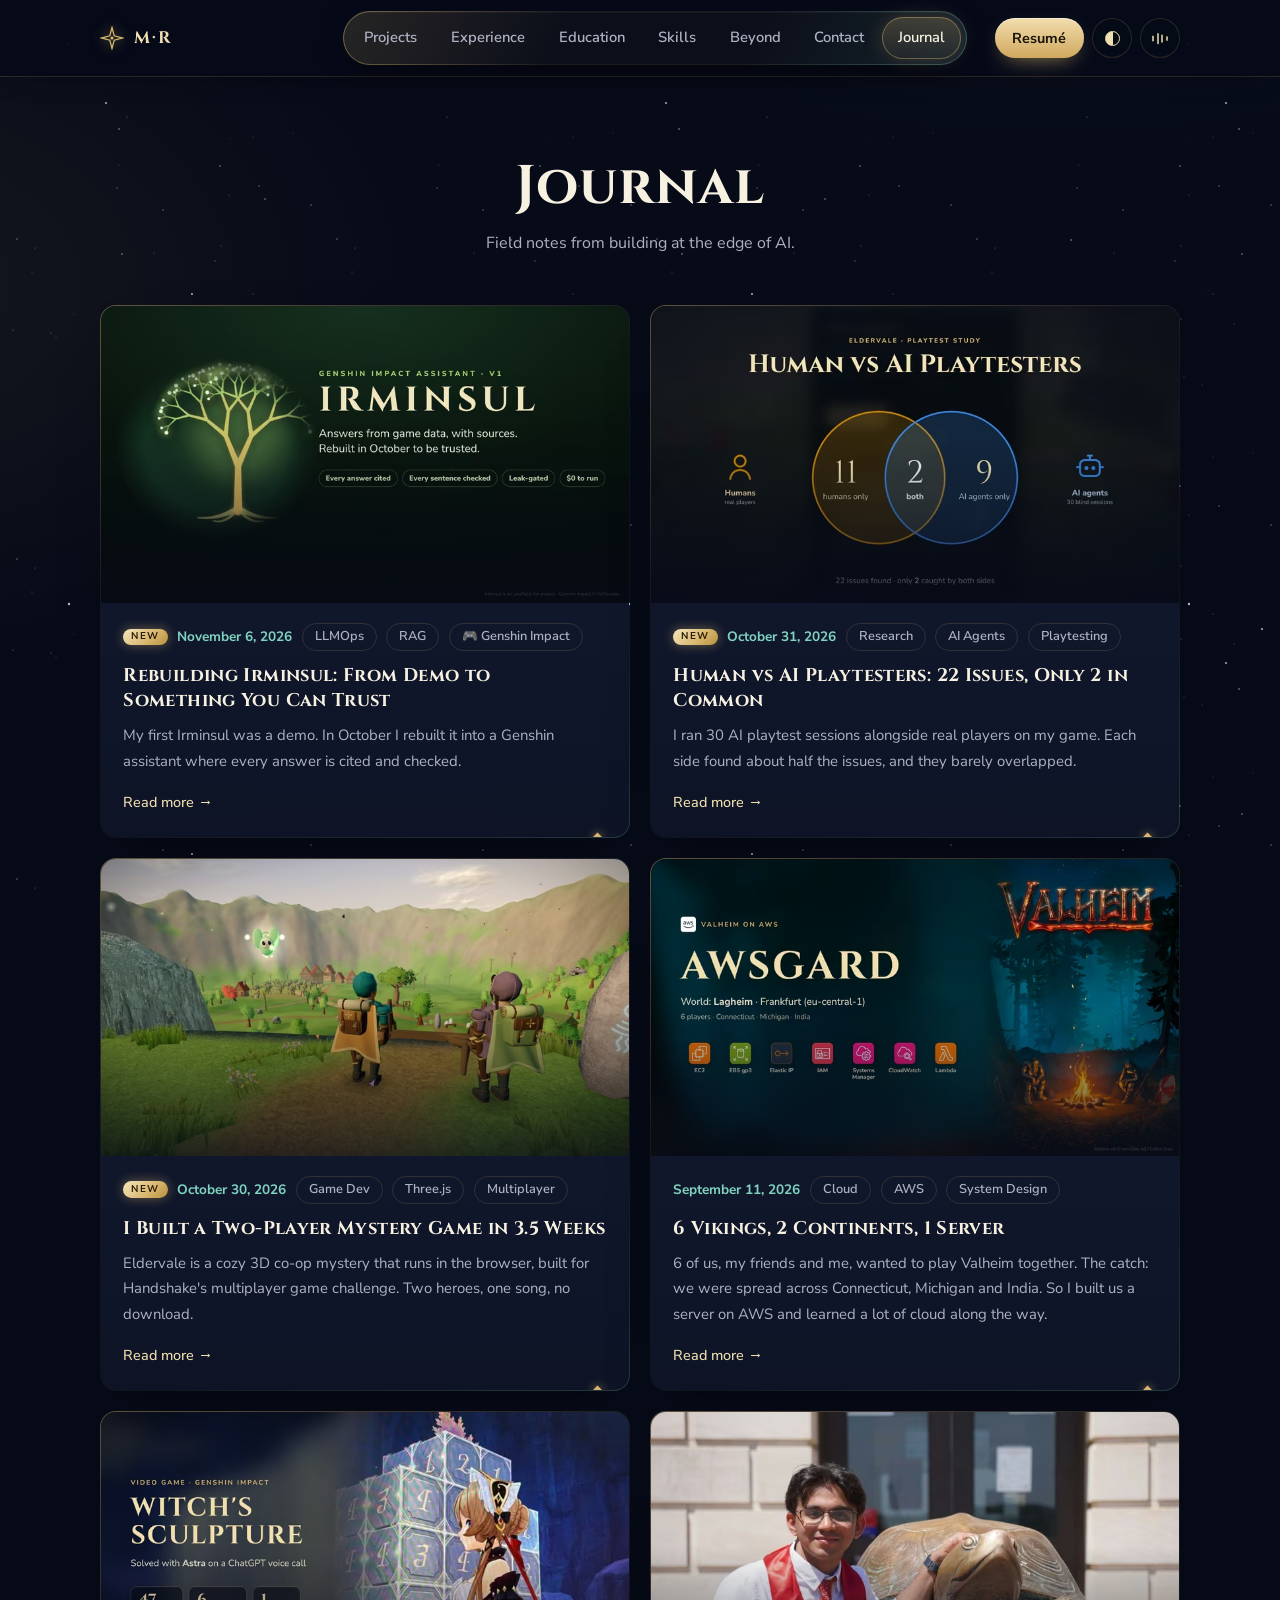
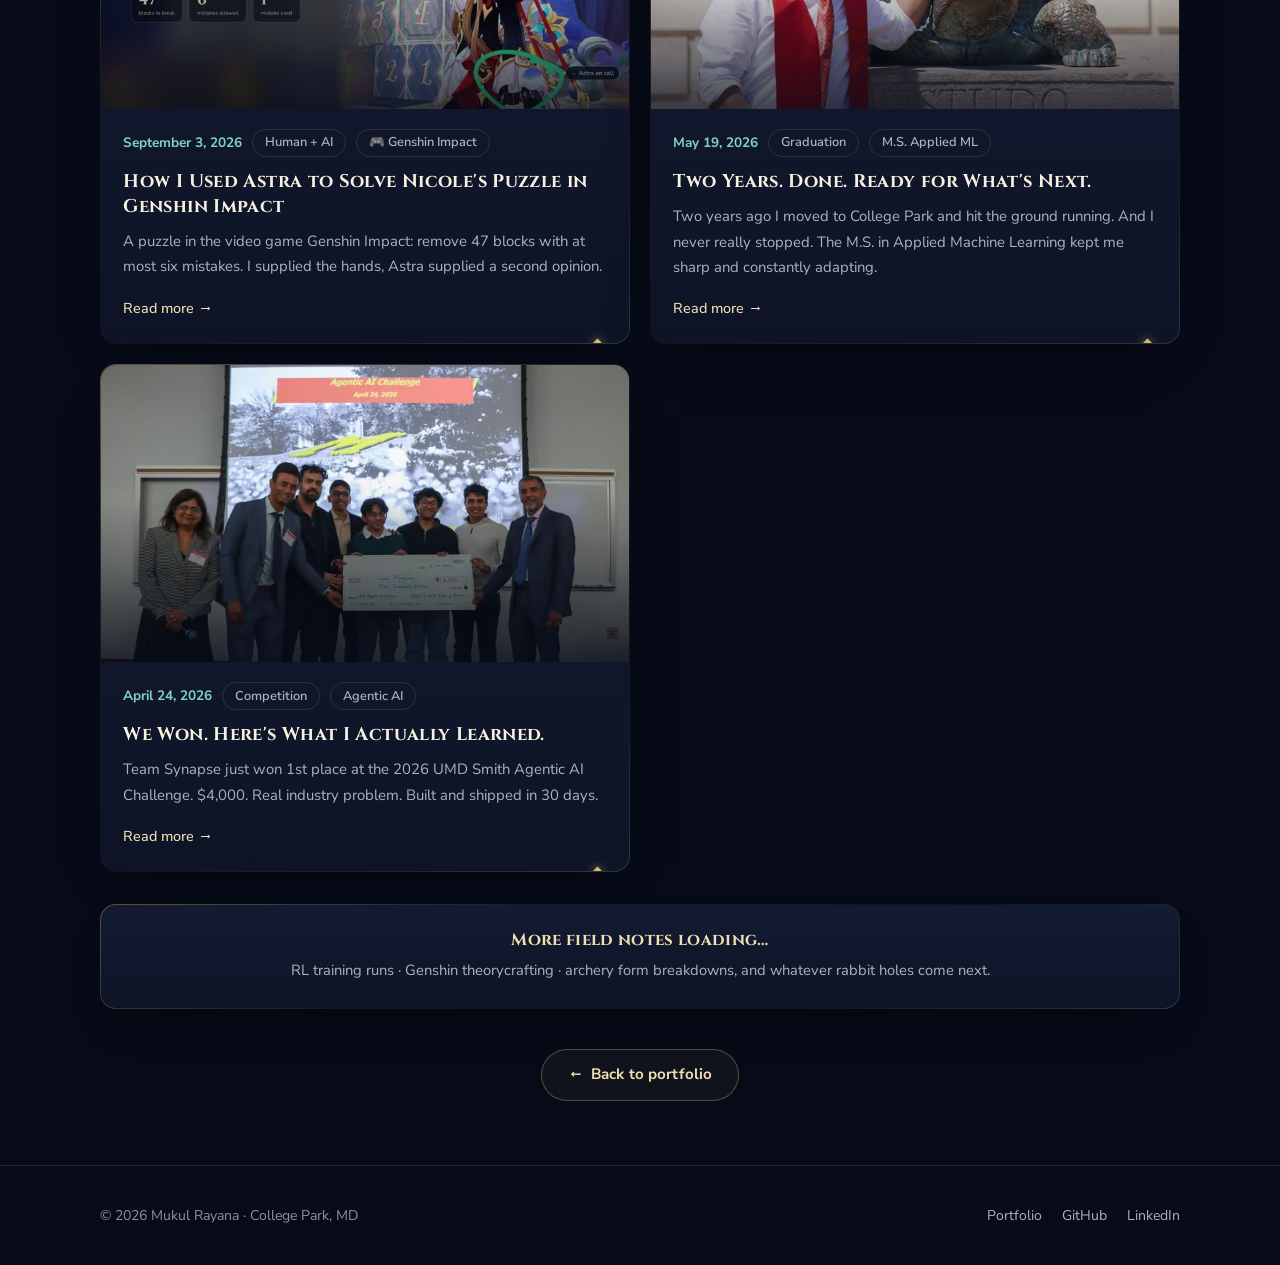
==== journal.html @ b13a92e0 "Compact the Irminsul panel and journal post" ====
<!DOCTYPE html>
<html lang="en">
<head>
<meta charset="UTF-8">
<meta http-equiv="Content-Security-Policy" content="default-src 'self'; script-src 'self'; style-src 'self' 'unsafe-inline'; img-src 'self' data:; font-src 'self'; connect-src 'self' https://api.web3forms.com; form-action 'self' https://api.web3forms.com; base-uri 'self'; object-src 'none'; frame-src 'self'; media-src 'self'; manifest-src 'self'; worker-src 'none'; upgrade-insecure-requests">
<meta name="referrer" content="strict-origin-when-cross-origin">
<meta name="viewport" content="width=device-width, initial-scale=1">
<title>Journal · Mukul Rayana</title>
<meta name="description" content="Field notes from building at the edge of AI — Mukul Rayana.">
<meta name="theme-color" content="#060913">
<meta property="og:title" content="Journal · Mukul Rayana">
<meta property="og:description" content="Field notes from building at the edge of AI.">
<meta property="og:image" content="https://mukulray1603.github.io/assets/images/Blogs/TeamSynapse_AgenticAI_Smith_UMD_Hackathon%202026/Team%20Synapse%20winning%20photo.jpg">
<meta property="og:url" content="https://mukulray1603.github.io/journal.html">
<meta property="og:type" content="website">
<link rel="canonical" href="https://mukulray1603.github.io/journal.html">
<link rel="icon" href="assets/favicon.svg" type="image/svg+xml">
<link rel="preload" href="assets/fonts/nunito-sans-latin.woff2" as="font" type="font/woff2" crossorigin>
<link rel="preload" href="assets/fonts/cinzel-latin.woff2" as="font" type="font/woff2" crossorigin>
<link rel="stylesheet" href="assets/css/site.css">
<script src="assets/js/site.js" defer></script>
<script src="assets/js/head.js"></script>
<style>
.j-head{padding-block:clamp(3rem,8vw,5rem) clamp(2rem,5vw,3rem);text-align:center}
.j-head .eyebrow{justify-content:center}
.j-head h1{margin-top:0;font-size:clamp(2.2rem,5vw,3.4rem);color:var(--title)}
.j-head p{margin-top:.7rem;color:var(--muted)}

.posts{display:grid;grid-template-columns:repeat(2,minmax(0,1fr));gap:1.25rem}
.post{display:flex;flex-direction:column;overflow:hidden;transition:border-color .25s,transform .25s}
.post-open{all:unset;cursor:pointer}
.post-open::after{content:"";position:absolute;inset:0;z-index:1;border-radius:var(--r)}
.post-open:focus-visible::after{outline:2px solid var(--gold-hi);outline-offset:2px}
.post-open:focus-visible{outline:none}
.post:hover,.post:focus-within{border-color:var(--line-2);transform:translateY(-2px)}
.post-thumb{position:relative;aspect-ratio:16/9;overflow:hidden;background:var(--surface)}
.post-thumb img{width:100%;height:100%;object-fit:cover}
.post-thumb::after{content:"";position:absolute;inset:0;background:linear-gradient(180deg,transparent 45%,rgba(var(--ink),.75))}
.post-body{display:flex;flex-direction:column;flex:1;padding:1.25rem 1.4rem 1.4rem}
.meta{display:flex;flex-wrap:wrap;align-items:center;gap:.4rem .6rem}
.meta time{font-size:.85rem;font-weight:700;line-height:1;color:var(--anemo)}
.post h2{margin-top:.8rem;font-size:1.15rem;line-height:1.35;color:var(--title)}
.post-body>p:not(.meta){margin-top:.6rem;color:var(--muted);font-size:.93rem;display:-webkit-box;-webkit-line-clamp:3;-webkit-box-orient:vertical;overflow:hidden}
.post .more{margin-top:auto;padding-top:1rem;font-size:.9rem;font-weight:500;color:var(--gold-hi)}

.soon{margin-top:2rem;padding:1.6rem;text-align:center}
.soon h2{font-size:1.05rem;color:var(--gold-hi)}
.soon p{margin-top:.5rem;color:var(--muted);font-size:.92rem}
.back{display:flex;justify-content:center;padding-block:2.5rem 4rem}

/* reading dialog */
dialog.read{margin:auto;width:min(820px,calc(100% - 2rem));max-height:calc(100dvh - 2rem);padding:0;border:1px solid var(--line-2);border-radius:var(--r);background:linear-gradient(180deg,var(--surface-2),var(--surface));color:var(--text);box-shadow:0 30px 80px rgba(0,0,0,.6)}
dialog.read::backdrop{background:rgba(var(--ink),.78);backdrop-filter:blur(6px)}
dialog.read[open]{animation:pop .25s ease}
@keyframes pop{from{opacity:0;transform:translateY(10px)}}
.read-in{padding:clamp(1.4rem,4vw,2.6rem)}
.read-close{position:sticky;top:.75rem;float:right;margin:.75rem .75rem 0 0;z-index:2;width:44px;height:44px;border-radius:10px;border:1px solid var(--line-2);background:rgba(var(--ink),.8);color:var(--gold-hi);font-size:1.1rem;cursor:pointer}
.read-close:hover{background:rgba(217,184,113,.12)}
.read h2{margin-top:1rem;font-size:clamp(1.3rem,2.8vw,1.8rem);color:var(--title)}
.read-body{margin-top:1.4rem}
.read-body p{margin-bottom:1.1rem;color:var(--text);line-height:1.8}
.read-tags{display:flex;flex-wrap:wrap;gap:.45rem;margin-top:1.4rem}
.read-links{margin-top:1rem}
.cap{margin:.6rem 0 1.4rem;text-align:center;font:400 .75rem/1.5 var(--mono);color:var(--faint)}
.photo{border-radius:10px;overflow:hidden;border:1px solid var(--line);margin-top:1.4rem}
.photo img{width:100%}

.read-body h3{margin:1.8rem 0 .7rem;font-size:1.1rem;color:var(--gold-hi)}
.read-body ul{margin:0 0 1.1rem 1.2rem;padding:0;line-height:1.75;list-style:disc}
.read-body li{margin-bottom:.55rem;color:var(--text)}
.read-body li::marker{color:var(--gold)}
.read-body .carousel{margin-bottom:0}
.slides.wide{height:auto;aspect-ratio:16/9}
.slide.fit img{object-fit:contain;background:#05070f}
/* scroll-snap carousel */
.carousel{position:relative;margin-top:1.4rem}
.slides{display:flex;overflow-x:auto;scroll-snap-type:x mandatory;scrollbar-width:none;border-radius:10px;border:1px solid var(--line);height:min(380px,62vw)}
.slides::-webkit-scrollbar{display:none}
.slide{flex:0 0 100%;scroll-snap-align:start;height:100%}
.slide picture{height:100%}
.slide img{width:100%;height:100%;object-fit:cover}
.slide-grid{display:grid;grid-template-columns:2fr 3fr;gap:3px}
.slide-grid picture{height:100%;min-height:0}
.slide-grid .col{display:grid;grid-template-rows:1fr 1fr;gap:3px;min-height:0}
.slide-grid .col picture{min-height:0}
.slide-grid img{object-position:center 30%}
.c-btn{position:absolute;top:50%;transform:translateY(-50%);width:40px;height:40px;border-radius:50%;border:1px solid var(--line-2);background:rgba(var(--ink),.78);color:var(--gold-hi);cursor:pointer}
.c-prev{left:.6rem}.c-next{right:.6rem}

@media (max-width:700px){.posts{grid-template-columns:1fr}}
</style>
</head>
<body>
<a class="skip" href="#main">Skip to content</a>
<div class="cosmos" aria-hidden="true"><div class="st st1"></div><div class="st st2"></div><div class="st st3"></div><i class="shoot" style="--x:10%;--y:10%;--t:14s;--d:3s"></i><i class="shoot" style="--x:52%;--y:5%;--t:21s;--d:10s"></i></div>

<header class="nav is-scrolled" id="nav">
  <div class="wrap nav-in">
    <a href="index.html" class="logo">
      <svg class="logo-mark" viewBox="0 0 24 24" aria-hidden="true"><path d="M12 1.5 14.2 9.8 22.5 12l-8.3 2.2L12 22.5l-2.2-8.3L1.5 12l8.3-2.2z" fill="none" stroke="currentColor" stroke-width="1.3"/><circle cx="12" cy="12" r="1.6" fill="currentColor"/></svg>
      M·R<span class="sr-only"> Mukul Rayana, home</span>
    </a>
    <nav aria-label="Primary">
      <ul class="nav-links" id="navLinks">
        <li class="nav-ind" aria-hidden="true"></li>
        <li><a href="index.html#projects">Projects</a></li>
        <li><a href="index.html#experience">Experience</a></li>
        <li><a href="index.html#education">Education</a></li>
        <li><a href="index.html#skills">Skills</a></li>
        <li><a href="index.html#beyond">Beyond</a></li>
        <li><a href="index.html#contact">Contact</a></li>
        <li><a href="journal.html" aria-current="page">Journal</a></li>
      </ul>
    </nav>
    <div class="nav-tools">
      <a class="nav-cta" href="assets/Mukul_Rayana_Resume.pdf" target="_blank" rel="noopener">Resumé</a>
      <button class="tg" type="button" id="themeBtn" aria-label="Daylight theme" aria-pressed="false"><span class="tg-orb" aria-hidden="true"></span></button>
      <button class="tg" type="button" id="soundBtn" aria-label="Turn ambient sound on" aria-pressed="false"><span class="eq" aria-hidden="true"><i></i><i></i><i></i><i></i></span></button>
    </div>
    <button class="nav-toggle" id="navToggle" aria-expanded="false" aria-controls="navLinks"><span class="bars"></span><span class="sr-only">Menu</span></button>

  </div>
</header>

<main id="main" class="wrap">
  <div class="j-head">
    <h1>Journal</h1>
    <p>Field notes from building at the edge of AI.</p>
  </div>

  <div class="posts">
    <article class="panel corners post">
      <div class="post-thumb">
        <picture>
          <source type="image/avif" srcset="assets/images/Blogs/Irminsul_v1_2026/irminsul-cover-thumb.avif">
          <source type="image/webp" srcset="assets/images/Blogs/Irminsul_v1_2026/irminsul-cover-thumb.webp">
          <img src="assets/images/Blogs/Irminsul_v1_2026/irminsul-cover.jpg" alt="" width="800" height="450" decoding="async">
        </picture>
      </div>
      <div class="post-body">
        <p class="meta"><span class="new-pill">New</span><time datetime="2026-11-06">November 6, 2026</time><span class="tag">LLMOps</span><span class="tag">RAG</span><span class="tag">🎮 Genshin Impact</span></p>
        <h2><button class="post-open" type="button" data-open="read-irminsul" aria-haspopup="dialog">Rebuilding Irminsul: From Demo to Something You Can Trust</button></h2>
        <p>My first Irminsul was a demo. In October I rebuilt it into a Genshin assistant where every answer is cited and checked.</p>
        <span class="more" aria-hidden="true">Read more →</span>
      </div>
    </article>

    <article class="panel corners post">
      <div class="post-thumb">
        <picture>
          <source type="image/avif" srcset="assets/images/Blogs/Eldervale_2026/study-cover-thumb.avif">
          <source type="image/webp" srcset="assets/images/Blogs/Eldervale_2026/study-cover-thumb.webp">
          <img src="assets/images/Blogs/Eldervale_2026/study-cover.jpg" alt="" width="800" height="450" decoding="async">
        </picture>
      </div>
      <div class="post-body">
        <p class="meta"><span class="new-pill">New</span><time datetime="2026-10-31">October 31, 2026</time><span class="tag">Research</span><span class="tag">AI Agents</span><span class="tag">Playtesting</span></p>
        <h2><button class="post-open" type="button" data-open="read-playtest" aria-haspopup="dialog">Human vs AI Playtesters: 22 Issues, Only 2 in Common</button></h2>
        <p>I ran 30 AI playtest sessions alongside real players on my game. Each side found about half the issues, and they barely overlapped.</p>
        <span class="more" aria-hidden="true">Read more →</span>
      </div>
    </article>

    <article class="panel corners post">
      <div class="post-thumb">
        <picture>
          <source type="image/avif" srcset="assets/images/Blogs/Eldervale_2026/eldervale-keyart-thumb.avif">
          <source type="image/webp" srcset="assets/images/Blogs/Eldervale_2026/eldervale-keyart-thumb.webp">
          <img src="assets/images/Blogs/Eldervale_2026/eldervale-keyart.jpg" alt="" width="800" height="450" decoding="async">
        </picture>
      </div>
      <div class="post-body">
        <p class="meta"><span class="new-pill">New</span><time datetime="2026-10-30">October 30, 2026</time><span class="tag">Game Dev</span><span class="tag">Three.js</span><span class="tag">Multiplayer</span></p>
        <h2><button class="post-open" type="button" data-open="read-eldervale" aria-haspopup="dialog">I Built a Two-Player Mystery Game in 3.5 Weeks</button></h2>
        <p>Eldervale is a cozy 3D co-op mystery that runs in the browser, built for Handshake's multiplayer game challenge. Two heroes, one song, no download.</p>
        <span class="more" aria-hidden="true">Read more →</span>
      </div>
    </article>

    <article class="panel corners post">
      <div class="post-thumb">
        <picture>
          <source type="image/avif" srcset="assets/images/Blogs/AWSGard_Valheim_2026/awsgard-cover-thumb.avif">
          <source type="image/webp" srcset="assets/images/Blogs/AWSGard_Valheim_2026/awsgard-cover-thumb.webp">
          <img src="assets/images/Blogs/AWSGard_Valheim_2026/awsgard-cover.jpg" alt="" width="800" height="450" decoding="async">
        </picture>
      </div>
      <div class="post-body">
        <p class="meta"><time datetime="2026-09-11">September 11, 2026</time><span class="tag">Cloud</span><span class="tag">AWS</span><span class="tag">System Design</span></p>
        <h2><button class="post-open" type="button" data-open="read-awsgard" aria-haspopup="dialog">6 Vikings, 2 Continents, 1 Server</button></h2>
        <p>6 of us, my friends and me, wanted to play Valheim together. The catch: we were spread across Connecticut, Michigan and India. So I built us a server on AWS and learned a lot of cloud along the way.</p>
        <span class="more" aria-hidden="true">Read more →</span>
      </div>
    </article>

    <article class="panel corners post">
      <div class="post-thumb">
        <picture>
          <source type="image/avif" srcset="assets/images/Blogs/Astra_Genshin_Puzzle_2026/astra-cover-thumb.avif">
          <source type="image/webp" srcset="assets/images/Blogs/Astra_Genshin_Puzzle_2026/astra-cover-thumb.webp">
          <img src="assets/images/Blogs/Astra_Genshin_Puzzle_2026/astra-cover.jpg" alt="" width="800" height="450" decoding="async">
        </picture>
      </div>
      <div class="post-body">
        <p class="meta"><time datetime="2026-09-03">September 3, 2026</time><span class="tag">Human + AI</span><span class="tag">🎮 Genshin Impact</span></p>
        <h2><button class="post-open" type="button" data-open="read-astra" aria-haspopup="dialog">How I Used Astra to Solve Nicole's Puzzle in Genshin Impact</button></h2>
        <p>A puzzle in the video game Genshin Impact: remove 47 blocks with at most six mistakes. I supplied the hands, Astra supplied a second opinion.</p>
        <span class="more" aria-hidden="true">Read more →</span>
      </div>
    </article>

    <article class="panel corners post">
      <div class="post-thumb">
        <picture>
          <source type="image/avif" srcset="assets/images/Blogs/Graduation%20UMD_MSML_2026/Grad_pic4-thumb.avif">
          <source type="image/webp" srcset="assets/images/Blogs/Graduation%20UMD_MSML_2026/Grad_pic4-thumb.webp">
          <img src="assets/images/Blogs/Graduation%20UMD_MSML_2026/Grad_pic4.jpg" alt="" width="1280" height="720" decoding="async">
        </picture>
      </div>
      <div class="post-body">
        <p class="meta"><time datetime="2026-05-19">May 19, 2026</time><span class="tag">Graduation</span><span class="tag">M.S. Applied ML</span></p>
        <h2><button class="post-open" type="button" data-open="read-grad" aria-haspopup="dialog">Two Years. Done. Ready for What's Next.</button></h2>
        <p>Two years ago I moved to College Park and hit the ground running. And I never really stopped. The M.S. in Applied Machine Learning kept me sharp and constantly adapting.</p>
        <span class="more" aria-hidden="true">Read more →</span>
      </div>
    </article>

    <article class="panel corners post">
      <div class="post-thumb">
        <picture>
          <source type="image/avif" srcset="assets/images/Blogs/TeamSynapse_AgenticAI_Smith_UMD_Hackathon%202026/team-synapse-thumb.avif">
          <source type="image/webp" srcset="assets/images/Blogs/TeamSynapse_AgenticAI_Smith_UMD_Hackathon%202026/team-synapse-thumb.webp">
          <img src="assets/images/Blogs/TeamSynapse_AgenticAI_Smith_UMD_Hackathon%202026/Team%20Synapse%20winning%20photo.jpg" alt="" width="720" height="480" decoding="async">
        </picture>
      </div>
      <div class="post-body">
        <p class="meta"><time datetime="2026-04-24">April 24, 2026</time><span class="tag">Competition</span><span class="tag">Agentic AI</span></p>
        <h2><button class="post-open" type="button" data-open="read-hack" aria-haspopup="dialog">We Won. Here's What I Actually Learned.</button></h2>
        <p>Team Synapse just won 1st place at the 2026 UMD Smith Agentic AI Challenge. $4,000. Real industry problem. Built and shipped in 30 days.</p>
        <span class="more" aria-hidden="true">Read more →</span>
      </div>
    </article>
  </div>

  <section class="panel soon" aria-labelledby="soon-title">
    <h2 id="soon-title">More field notes loading…</h2>
    <p>RL training runs · Genshin theorycrafting · archery form breakdowns, and whatever rabbit holes come next.</p>
  </section>

  <div class="back"><a class="btn btn-line" href="index.html"><span aria-hidden="true">←</span> Back to portfolio</a></div>
</main>

<!-- ══ Irminsul v1 ══ -->
<dialog class="read" id="read-irminsul" aria-labelledby="read-irminsul-title">
  <button class="read-close" type="button" aria-label="Close">✕</button>
  <article class="read-in">
    <p class="meta"><time datetime="2026-11-06">November 6, 2026</time><span class="tag">LLMOps</span><span class="tag">RAG</span><span class="tag">🎮 Genshin Impact</span></p>
    <h2 id="read-irminsul-title">Rebuilding Irminsul: From Demo to Something You Can Trust</h2>
    <div class="read-body">
      <p>Irminsul is a free assistant for Genshin Impact, the video game. Ask about stats, builds, teams or lore, and it answers with sources. <a class="text-link" href="https://mukulray-irminsul.hf.space" target="_blank" rel="noopener">Try it here</a>.</p>
      <p>The first version, from March, was a fine-tuned model with basic retrieval. It demoed well. When I audited it in October, it didn't hold up: stats came from a model reading text, and nothing stopped leaks of unreleased content. So I rebuilt it to be trusted. v1 went live on October 26.</p>
      <h3>What changed</h3>
      <ul>
        <li><b>Stats come from game data,</b> not a model, so they can't be made up.</li>
        <li><b>Guards are rules,</b> so they can't be talked out of the leak policy.</li>
        <li><b>Every sentence is checked</b> against its source, and removed if it fails.</li>
        <li><b>Free to run,</b> on free model tiers with a daily answer allowance.</li>
      </ul>
      <div class="carousel" aria-roledescription="carousel" aria-label="Irminsul screenshots">
        <div class="slides wide" tabindex="0">
          <div class="slide"><picture><source type="image/webp" srcset="assets/images/Blogs/Irminsul_v1_2026/irminsul-cover.webp"><img src="assets/images/Blogs/Irminsul_v1_2026/irminsul-cover.jpg" alt="Irminsul v1: answers from game data, with sources. Every answer cited, every sentence checked, leak-gated, $0 to run" width="1600" height="900" loading="lazy" decoding="async"></picture></div>
          <div class="slide"><picture><source type="image/webp" srcset="assets/images/Blogs/Irminsul_v1_2026/irminsul-conversation.webp"><img src="assets/images/Blogs/Irminsul_v1_2026/irminsul-conversation.jpg" alt="An Irminsul answer with its sources, next to the character dossier" width="1600" height="900" loading="lazy" decoding="async"></picture></div>
          <div class="slide"><picture><source type="image/webp" srcset="assets/images/Blogs/Irminsul_v1_2026/irminsul-stats.webp"><img src="assets/images/Blogs/Irminsul_v1_2026/irminsul-stats.jpg" alt="Comparison and stat cards built from game data, marked No AI used" width="1600" height="900" loading="lazy" decoding="async"></picture></div>
          <div class="slide"><picture><source type="image/webp" srcset="assets/images/Blogs/Irminsul_v1_2026/irminsul-leak.webp"><img src="assets/images/Blogs/Irminsul_v1_2026/irminsul-leak.jpg" alt="A leak question refused by the leak filter before any search, next to a weapon refinement card" width="1600" height="900" loading="lazy" decoding="async"></picture></div>
          <div class="slide"><picture><source type="image/webp" srcset="assets/images/Blogs/Irminsul_v1_2026/irminsul-planner.webp"><img src="assets/images/Blogs/Irminsul_v1_2026/irminsul-planner.jpg" alt="The daily farming planner, saved only on the player's device" width="1600" height="900" loading="lazy" decoding="async"></picture></div>
          <div class="slide"><picture><source type="image/webp" srcset="assets/images/Blogs/Irminsul_v1_2026/irminsul-phone.webp"><img src="assets/images/Blogs/Irminsul_v1_2026/irminsul-phone.jpg" alt="The phone layout and an interactive talent card" width="1600" height="900" loading="lazy" decoding="async"></picture></div>
        </div>
        <button class="c-btn c-prev" type="button" aria-label="Previous image">←</button>
        <button class="c-btn c-next" type="button" aria-label="Next image">→</button>
      </div>
      <p class="cap">Irminsul is an unofficial, non-commercial fan project · Genshin Impact © HoYoverse</p>
      <h3>Results</h3>
      <ul>
        <li><b>113 / 118</b> on the live test set (Nov 5), with all 19 leak and safety probes handled.</li>
        <li><b>0.946</b> right source in the top 8 search results.</li>
        <li><b>9.9 s → 0.45 s</b> p95 with 50 users at once.</li>
        <li><b>131 characters</b>, refreshed daily, at $0 a month.</li>
      </ul>
      <p>The lesson: a demo only has to impress once. A tool people rely on has to be right every time. 🌳</p>
    </div>
    <p class="read-tags"><span class="tag">🌳 v1 live beta</span><span class="tag">Every sentence checked</span><span class="tag">Leak-gated</span><span class="tag">$0 to run</span></p>
    <p class="read-links"><a class="text-link" href="https://mukulray-irminsul.hf.space" target="_blank" rel="noopener">Try Irminsul <span class="arrow" aria-hidden="true">↗</span></a> &nbsp;·&nbsp; <a class="text-link" href="https://github.com/MukulRay1603/Irminsul" target="_blank" rel="noopener">Source on GitHub <span class="arrow" aria-hidden="true">↗</span></a></p>
  </article>
</dialog>

<!-- ══ Eldervale ══ -->
<dialog class="read" id="read-eldervale" aria-labelledby="read-eldervale-title">
  <button class="read-close" type="button" aria-label="Close">✕</button>
  <article class="read-in">
    <p class="meta"><time datetime="2026-10-30">October 30, 2026</time><span class="tag">Game Dev</span><span class="tag">Three.js</span><span class="tag">Multiplayer</span></p>
    <h2 id="read-eldervale-title">I Built a Two-Player Mystery Game in 3.5 Weeks</h2>
    <div class="read-body">
      <p>Eldervale: Where the River Bends is a cozy 3D mystery adventure for two players, and it runs right in your browser. Free, no download, no account. I designed and built it for Handshake's "Create a Multiplayer Game" challenge, from first commit on October 5 to submission on October 30.</p>
      <p>The result is a complete game: online co-op, a voiced narrator, a ten-piece soundtrack, three endings, full touch and controller support, and 130 automated tests behind it.</p>
      <h3>One song, two halves</h3>
      <p>High above the clouds, the sky islands of Skyhaven are cracking. Two apprentices follow a strange half-song down to Eldervale, a quiet valley of mills, orchards and old roots where the water has been vanishing for two springs.</p>
      <ul>
        <li><b>Aster is a Listener.</b> She hears notes hidden in waterfalls, reeds and hollow logs, catches them and hums them back.</li>
        <li><b>Rowan is a Rootweaver.</b> He weaves the living roots under the valley into bridges, gates and channels, but only while a note is sounding.</li>
      </ul>
      <p>So every puzzle needs both of them: one to sing, one to shape. Tessil, a cheerful sprout spirit, narrates like a tabletop game master and gives clearer hints each time you ask. There's no combat and no game over. You wake a root stair down a cliff, set a silent mill turning, and uncover why a grieving rootwarden rerouted a river. In the end, the valley and the sky need the same water, and you decide who gets it.</p>
      <div class="carousel" aria-roledescription="carousel" aria-label="Eldervale screenshots">
        <div class="slides wide" tabindex="0">
          <div class="slide"><picture><source type="image/webp" srcset="assets/images/Blogs/Eldervale_2026/eldervale-keyart.webp"><img src="assets/images/Blogs/Eldervale_2026/eldervale-keyart.jpg" alt="Aster and Rowan overlooking the valley of Eldervale" width="1600" height="900" loading="lazy" decoding="async"></picture></div>
          <div class="slide"><picture><source type="image/webp" srcset="assets/images/Blogs/Eldervale_2026/eldervale-title-screen.webp"><img src="assets/images/Blogs/Eldervale_2026/eldervale-title-screen.jpg" alt="Eldervale title screen over the valley, with Play solo and Play together" width="1280" height="720" loading="lazy" decoding="async"></picture></div>
          <div class="slide"><picture><source type="image/webp" srcset="assets/images/Blogs/Eldervale_2026/qa-01-wayfall.webp"><img src="assets/images/Blogs/Eldervale_2026/qa-01-wayfall.jpg" alt="The first scene, with the goal card, controls and the narrator Tessil's line on screen" width="1600" height="900" loading="lazy" decoding="async"></picture></div>
          <div class="slide"><picture><source type="image/webp" srcset="assets/images/Blogs/Eldervale_2026/eldervale-weave-rings.webp"><img src="assets/images/Blogs/Eldervale_2026/eldervale-weave-rings.jpg" alt="The two heroes at a puzzle ring on the cliff" width="1600" height="900" loading="lazy" decoding="async"></picture></div>
          <div class="slide"><picture><source type="image/webp" srcset="assets/images/Blogs/Eldervale_2026/eldervale-coop-hum-weave.webp"><img src="assets/images/Blogs/Eldervale_2026/eldervale-coop-hum-weave.jpg" alt="A live co-op moment: Aster hums a note while Rowan weaves roots into a path" width="1280" height="720" loading="lazy" decoding="async"></picture></div>
          <div class="slide"><picture><source type="image/webp" srcset="assets/images/Blogs/Eldervale_2026/eldervale-cliff-stair.webp"><img src="assets/images/Blogs/Eldervale_2026/eldervale-cliff-stair.jpg" alt="A root stair woven down the cliff" width="1600" height="900" loading="lazy" decoding="async"></picture></div>
          <div class="slide"><picture><source type="image/webp" srcset="assets/images/Blogs/Eldervale_2026/eldervale-field-journal.webp"><img src="assets/images/Blogs/Eldervale_2026/eldervale-field-journal.jpg" alt="The Field Journal with collected clues and a map of the valley" width="1280" height="720" loading="lazy" decoding="async"></picture></div>
          <div class="slide"><picture><source type="image/webp" srcset="assets/images/Blogs/Eldervale_2026/eldervale-dusk.webp"><img src="assets/images/Blogs/Eldervale_2026/eldervale-dusk.jpg" alt="Aster and Rowan in the valley at dusk" width="1280" height="720" loading="lazy" decoding="async"></picture></div>
        </div>
        <button class="c-btn c-prev" type="button" aria-label="Previous image">←</button>
        <button class="c-btn c-next" type="button" aria-label="Next image">→</button>
      </div>
      <p class="cap">Eldervale: Where the River Bends · Models by Quaternius, textures from Poly Haven</p>
      <h3>Co-op with no game server</h3>
      <ul>
        <li><b>Play together or alone:</b> join a friend's room with a five-letter code or an invite link, or play solo and switch heroes with one button.</li>
        <li><b>Peer to peer:</b> browsers connect directly over WebRTC, and the player who creates the room hosts it in their own browser. No server to pay for or keep running.</li>
        <li><b>Same rules everywhere:</b> one deterministic simulation drives both co-op and solo.</li>
      </ul>
      <h3>Small, fast, and plays anywhere</h3>
      <ul>
        <li><b>About 2 MB to start.</b> Compressed models with near and far detail, voice lines that load one at a time, music that streams per scene, and grass and leaf textures painted in the browser.</li>
        <li><b>Adapts to your device:</b> it picks a quality tier from the GPU and memory, and a frame-time governor lowers resolution when frames run long. Phones go full screen and can install it like an app.</li>
        <li><b>Every input:</b> keyboard and mouse, full touch controls, and Xbox and PlayStation controllers, with prompts that switch to whatever you're holding.</li>
        <li><b>Kind to every player:</b> a gentler story mode, hints that grow clearer, larger text, reduced motion and captions. Every note has a shape and colour, so you can finish it with the sound off.</li>
      </ul>
      <h3>Tested like a product</h3>
      <p>I tested it four ways: my own rounds on PC and phone, real players on the live site, AI playtest agents, and 130 automated tests. When eight blind AI testers all stalled at the mill puzzle, I cut it from four steps to two. The latest release, v0.14.19, came after 137 commits. What humans and AI caught became its own study, in a separate post.</p>
      <p>Go wake the valley. 🌿</p>
    </div>
    <p class="read-tags"><span class="tag">🎮 Free in your browser</span><span class="tag">2-player online co-op</span><span class="tag">3 endings</span><span class="tag">Three.js · TypeScript · WebRTC</span></p>
    <p class="read-links"><a class="text-link" href="https://eldervale-game.netlify.app" target="_blank" rel="noopener">Play Eldervale <span class="arrow" aria-hidden="true">↗</span></a> &nbsp;·&nbsp; <a class="text-link" href="https://github.com/MukulRay1603/eldervale" target="_blank" rel="noopener">Source on GitHub <span class="arrow" aria-hidden="true">↗</span></a></p>
  </article>
</dialog>

<!-- ══ Playtest study ══ -->
<dialog class="read" id="read-playtest" aria-labelledby="read-playtest-title">
  <button class="read-close" type="button" aria-label="Close">✕</button>
  <article class="read-in">
    <p class="meta"><time datetime="2026-10-31">October 31, 2026</time><span class="tag">Research</span><span class="tag">AI Agents</span><span class="tag">Playtesting</span></p>
    <h2 id="read-playtest-title">Human vs AI Playtesters: 22 Issues, Only 2 in Common</h2>
    <div class="read-body">
      <p>While building <a class="text-link" href="https://eldervale-game.netlify.app" target="_blank" rel="noopener">Eldervale</a>, my two-player browser game, I ran two kinds of playtests side by side: real people, and AI playtest agents. The agents were scripted players driven by language models, playing blind from screenshots like a first-time player would. Then I compared what each side actually found.</p>
      <h3>The headline</h3>
      <p>Of 22 distinct issues on the main findings list, humans found 13 and the agents found 11. <b>Only 2 were found by both.</b> AI testers weren't a cheaper copy of human testers. They were a second, very different set of eyes, and the game needed both.</p>
      <div class="carousel" aria-roledescription="carousel" aria-label="Playtest study images and charts">
        <div class="slides wide" tabindex="0">
          <div class="slide"><picture><source type="image/webp" srcset="assets/images/Blogs/Eldervale_2026/study-cover.webp"><img src="assets/images/Blogs/Eldervale_2026/study-cover.jpg" alt="Human vs AI playtesters: of 22 issues, 11 were found only by humans, 9 only by AI agents, and 2 by both" width="1600" height="900" loading="lazy" decoding="async"></picture></div>
          <div class="slide"><picture><source type="image/webp" srcset="assets/images/Blogs/Eldervale_2026/study-caught.webp"><img src="assets/images/Blogs/Eldervale_2026/study-caught.jpg" alt="Who caught what. Humans: phone audio buzz, touch feel, pacing, feature wishes. AI agents: a stuck co-op hum, softlocks, a camera trapped in a rock, a form that ate spaces. Both: catching the first note" width="1600" height="900" loading="lazy" decoding="async"></picture></div>
          <div class="slide"><picture><source type="image/webp" srcset="assets/images/Blogs/Eldervale_2026/study-overlap.webp"><img src="assets/images/Blogs/Eldervale_2026/study-overlap.jpg" alt="Chart: of 22 distinct issues, 11 were found only by humans, 9 only by AI agents, and 2 by both" width="1600" height="900" loading="lazy" decoding="async"></picture></div>
          <div class="slide"><picture><source type="image/webp" srcset="assets/images/Blogs/Eldervale_2026/study-funnel.webp"><img src="assets/images/Blogs/Eldervale_2026/study-funnel.jpg" alt="Chart: of 30 AI agent sessions, 21 passed the first puzzle, 1 entered the caves and 1 reached an ending; live-site human milestone events were 10 first scene, 7 valley, 5 caverns and 3 endings" width="1600" height="900" loading="lazy" decoding="async"></picture></div>
          <div class="slide"><picture><source type="image/webp" srcset="assets/images/Blogs/Eldervale_2026/study-claims.webp"><img src="assets/images/Blogs/Eldervale_2026/study-claims.jpg" alt="Chart: of 56 agent claims checked against the code, 34 held up, 13 were tester error or test artifacts, and 9 were unsure or other" width="1600" height="900" loading="lazy" decoding="async"></picture></div>
          <div class="slide"><picture><source type="image/webp" srcset="assets/images/Blogs/Eldervale_2026/eldervale-play-together.webp"><img src="assets/images/Blogs/Eldervale_2026/eldervale-play-together.jpg" alt="The co-op lobby: create a room or join with a five-letter code" width="1280" height="720" loading="lazy" decoding="async"></picture></div>
          <div class="slide"><picture><source type="image/webp" srcset="assets/images/Blogs/Eldervale_2026/qa-02-hessas-mill.webp"><img src="assets/images/Blogs/Eldervale_2026/qa-02-hessas-mill.jpg" alt="Arriving at Hessa's Mill, the puzzle where every blind AI tester stalled" width="1280" height="720" loading="lazy" decoding="async"></picture></div>
        </div>
        <button class="c-btn c-prev" type="button" aria-label="Previous image">←</button>
        <button class="c-btn c-next" type="button" aria-label="Next image">→</button>
      </div>
      <p class="cap">Figures counted from the playtest logs, 26–30 October 2026</p>
      <h3>The setup</h3>
      <ul>
        <li><b>30 AI agent sessions</b> across 28 runs, including two co-op pairs, on PC and emulated phone screens. Each got a short persona and a first-time-player brief, and played with sound off. 21 of 30 got past the first puzzle; the median session ran 146 actions.</li>
        <li><b>Real players</b> on the live site, with analytics and an in-game feedback form, plus a tester over chat and my own rounds on PC and phone.</li>
      </ul>
      <h3>What humans caught</h3>
      <ul>
        <li><b>Sound:</b> three separate people heard a radio-like buzz on phones. Muted agents never could.</li>
        <li><b>Feel:</b> jerky running on touch, dialogue covering the touch buttons, and an opening that felt abrupt.</li>
        <li><b>Desire:</b> a sprint button, benches to sit on and rocks to climb. No agent asked for anything like that.</li>
      </ul>
      <h3>What agents caught</h3>
      <ul>
        <li><b>Co-op:</b> no real player opened a co-op room, so the agents were the co-op test team. One pair found a hum that stayed on after its key was released.</li>
        <li><b>Softlocks:</b> a reset that put you back in the same stuck spot, a fence pocket two resets couldn't escape, and a camera trapped inside a rock.</li>
        <li><b>Volume:</b> 329 tagged bug and friction notes across 21 runs.</li>
      </ul>
      <h3>When both agree, fix it first</h3>
      <p>Catching the very first musical note was a wall for everyone. A human wrote "I can't catch the round thing", the median agent needed 28.5 actions, and the small model never got it. That agreement made it the top fix. In the final co-op run, both players were through in about 30 actions.</p>
      <h3>Keeping agents honest</h3>
      <p>Agents can be confidently wrong, so I added a review step. In one round, 56 agent claims were checked line by line against the code: 34 held up, 13 were tester error or test-setup artifacts, and 9 were unsure. "Cut-off" captions turned out to be screenshots taken mid-typing, and one "freeze" was only the screenshots stalling.</p>
      <h3>The playbook</h3>
      <ul>
        <li>Use agents for breadth: co-op, softlocks, regressions, odd inputs.</li>
        <li>Use humans for feel: sound, touch and pacing.</li>
        <li>Fix first where both hit the same wall, and verify every agent report before acting on it.</li>
      </ul>
      <p>To keep it honest: the human sample was small, builds changed between runs, and grouping issues was a judgment call. Treat it as a snapshot, not a benchmark. But the pattern was clear enough to change how I test. 🔍</p>
    </div>
    <p class="read-tags"><span class="tag">🧪 30 AI agent sessions</span><span class="tag">22 issues compared</span><span class="tag">Only 2 overlapped</span><span class="tag">Human + AI QA</span></p>
  </article>
</dialog>

<!-- ══ AWSGard ══ -->
<dialog class="read" id="read-awsgard" aria-labelledby="read-awsgard-title">
  <button class="read-close" type="button" aria-label="Close">✕</button>
  <article class="read-in">
    <p class="meta"><time datetime="2026-09-11">September 11, 2026</time><span class="tag">Cloud</span><span class="tag">AWS</span><span class="tag">System Design</span></p>
    <h2 id="read-awsgard-title">6 Vikings, 2 Continents, 1 Server</h2>
    <div class="read-body">
      <p>I'd been meaning to catch up on AWS for a while. Tutorials weren't sticking, so I decided to learn by building something my friends and I would actually use.</p>
      <p>The idea came easily. 6 of us, my friends and me, wanted to play Valheim together. I was in Connecticut, one friend was in Michigan, and the rest were in India. We needed a world that stayed online no matter whose laptop was off.</p>
      <p>I had about $140 in AWS credits and expected the whole thing to last two to four weeks. My first question was simple: how long would $30 last on an EC2 instance, and how much could we save by stopping it when nobody was playing? That one question turned into a real system design exercise.</p>
      <h3>Where should the server live?</h3>
      <p>With players on two continents, no region was perfect. Frankfurt looked like a fair middle ground, but I didn't want to trust a map. I measured latency from each of our locations, then confirmed it with actual gameplay. It held up. I named the server AWSGard (AWS + Asgard, I couldn't resist) and the world Lagheim, because naming it after the thing you're most worried about felt like good luck.</p>
      <div class="carousel" aria-roledescription="carousel" aria-label="AWSGard images">
        <div class="slides wide" tabindex="0">
          <div class="slide"><picture><source type="image/webp" srcset="assets/images/Blogs/AWSGard_Valheim_2026/awsgard-cover.webp"><img src="assets/images/Blogs/AWSGard_Valheim_2026/awsgard-cover.jpg" alt="AWSGard cover: Valheim on AWS, world Lagheim in Frankfurt, with the AWS services used" width="1600" height="900" loading="lazy" decoding="async"></picture></div>
          <div class="slide"><picture><source type="image/webp" srcset="assets/images/Blogs/AWSGard_Valheim_2026/awsgard-game.webp"><img src="assets/images/Blogs/AWSGard_Valheim_2026/awsgard-game.jpg" alt="The game path: 6 players to an Elastic IP, an EC2 instance in Frankfurt, a systemd service and an EBS volume" width="1600" height="900" loading="lazy" decoding="async"></picture></div>
          <div class="slide"><picture><source type="image/webp" srcset="assets/images/Blogs/AWSGard_Valheim_2026/awsgard-control.webp"><img src="assets/images/Blogs/AWSGard_Valheim_2026/awsgard-control.jpg" alt="The control path: two friends can start and stop the server through IAM, and change world settings through a CloudWatch dashboard, Lambda and Systems Manager" width="1600" height="900" loading="lazy" decoding="async"></picture></div>
          <div class="slide"><picture><source type="image/webp" srcset="assets/images/Blogs/AWSGard_Valheim_2026/awsgard-cost.webp"><img src="assets/images/Blogs/AWSGard_Valheim_2026/awsgard-cost.jpg" alt="Keeping it cheap: idle shutdown after an hour with no players, a static Elastic IP, about 30 dollars a month in credits" width="1600" height="900" loading="lazy" decoding="async"></picture></div>
        </div>
        <button class="c-btn c-prev" type="button" aria-label="Previous image">←</button>
        <button class="c-btn c-next" type="button" aria-label="Next image">→</button>
      </div>
      <p class="cap">Valheim art © Iron Gate AB / Coffee Stain · AWS icons © Amazon Web Services</p>
      <h3>Small decisions, real tradeoffs</h3>
      <p>I didn't plan most of what AWSGard became. It grew one need at a time, and every step came with a choice.</p>
      <ul>
        <li><b>Size vs. cost:</b> I picked a slightly bigger instance than the cheapest option for more memory headroom. A smooth game night mattered more than saving a few cents an hour.</li>
        <li><b>Always-on vs. on-demand:</b> we only played a few hours a day, so the server ran only while we played. That meant it had to start the game on its own and save the world properly before shutting down.</li>
        <li><b>Save often vs. play smoothly:</b> frequent saves caused tiny freezes in-game. I went back to saving every 30 minutes, accepting a slightly bigger risk in exchange for gameplay that felt better.</li>
        <li><b>Access vs. control:</b> I wasn't always around, so two friends got the power to start and stop this one server, and nothing else. Later, when we wanted to tweak world settings, I built a small dashboard that runs one fixed action instead of giving anyone a terminal.</li>
        <li><b>Convenience vs. cost:</b> a new IP on every boot meant re-sharing it each session, so I paid a little extra for a static one.</li>
        <li><b>Speed vs. "good enough":</b> I looked into AWS Global Accelerator to smooth out the connection, but the Frankfurt endpoint was already good enough for how we played, so I skipped it.</li>
      </ul>
      <p>The last piece came from forgetting to turn things off. An idle shutdown now stops the server after an hour with no players. If it can't tell whether anyone is online, it plays it safe and keeps running.</p>
      <h3>Learning through troubleshooting</h3>
      <p>Most of the real learning happened when things broke. A Steam library that wasn't where the server expected it. A save folder owned by the wrong user. One settings experiment that didn't stick, so I restored the world and rolled it back. None of it was glamorous, but each fix taught me to check the evidence before guessing.</p>
      <h3>The result</h3>
      <p>We finished the game. Lagheim made it all the way to the end, and a month of easy, whenever-we-wanted play came to about $30 in credits. Most of the extra cost was the Elastic IP, and it was worth it.</p>
      <p>I came to learn AWS and left with a working cloud project, better Linux habits, and a lot of good nights with friends on the other side of the world.</p>
      <p>Next up: Enshrouded. Same playbook. ⚔️</p>
    </div>
    <p class="read-tags"><span class="tag">☁️ AWS</span><span class="tag">EC2 · IAM · CloudWatch · Lambda</span><span class="tag">Linux</span><span class="tag">Cost-aware design</span></p>
  </article>
</dialog>

<!-- ══ Astra ══ -->
<dialog class="read" id="read-astra" aria-labelledby="read-astra-title">
  <button class="read-close" type="button" aria-label="Close">✕</button>
  <article class="read-in">
    <p class="meta"><time datetime="2026-09-03">September 3, 2026</time><span class="tag">Human + AI</span><span class="tag">🎮 Genshin Impact</span></p>
    <h2 id="read-astra-title">How I Used Astra to Solve Nicole's Puzzle in Genshin Impact</h2>
    <div class="read-body">
      <p>Solo session in Genshin Impact, the open-world video game, just me and Astra. I called her on a ChatGPT voice call, had her watch my screen, and asked for help with the Witch's Sculpture puzzle: remove 47 blocks with a limit of six mistakes.</p>
      <p>First, we had to figure out how Astra could see the game. The voice screen tool only showed Codex, but the Windows Computer Use plugin could capture Genshin. Actually controlling it was another story. Movement and sculpting meant holding buttons down, which the available controls couldn't reliably do.</p>
      <p>So we split the work. I moved, rotated the statue, aimed, and removed blocks. Astra inspected screenshots and helped with the logic.</p>
      <p>We cleared the zeros first, reaching 36/47. Then came the deductions:</p>
      <ul>
        <li>Numbers tell you how many cubes must remain along a line going inward from that face.</li>
        <li>A line marked 4 that contains four cubes forces all four to stay.</li>
        <li>Those fixed cubes can satisfy crossing lines marked 3, 2, or 1, which reveals which extra cubes to remove.</li>
        <li>Blank faces still belong to lines with clues on the opposite side.</li>
      </ul>
      <p>Astra confidently gave me one wrong move, which cost a mistake. Later, I caught another questionable suggestion myself: removing that cube would have broken a line marked 2. We checked again and kept it.</p>
      <p>By the end, I was spotting the pattern and proposing removals while Astra checked them. It was a hard puzzle, and through some trial and error we learned the patterns together. The trickiest part was explaining which cube we meant across different camera angles. Lots of "this one?" and blue highlights.</p>
      <div class="carousel" aria-roledescription="carousel" aria-label="Witch's Sculpture images">
        <div class="slides wide" tabindex="0">
          <div class="slide"><picture><source type="image/webp" srcset="assets/images/Blogs/Astra_Genshin_Puzzle_2026/astra-cover.webp"><img src="assets/images/Blogs/Astra_Genshin_Puzzle_2026/astra-cover.jpg" alt="Witch's Sculpture puzzle solved with Astra: 47 blocks, 6 mistakes allowed, 1 used" width="1600" height="900" loading="lazy" decoding="async"></picture></div>
          <div class="slide fit"><picture><source type="image/webp" srcset="assets/images/Blogs/Astra_Genshin_Puzzle_2026/astra-rules.webp"><img src="assets/images/Blogs/Astra_Genshin_Puzzle_2026/astra-rules.jpg" alt="The puzzle rule: the number on each block shows how many blocks in that row must be kept" width="1600" height="720" loading="lazy" decoding="async"></picture></div>
          <div class="slide"><picture><source type="image/webp" srcset="assets/images/Blogs/Astra_Genshin_Puzzle_2026/astra-midsolve.webp"><img src="assets/images/Blogs/Astra_Genshin_Puzzle_2026/astra-midsolve.jpg" alt="Mid-solve at 36 of 47 blocks with 1 mistake, Astra's call icon circled" width="1024" height="576" loading="lazy" decoding="async"></picture></div>
          <div class="slide"><picture><source type="image/webp" srcset="assets/images/Blogs/Astra_Genshin_Puzzle_2026/astra-sculpture.webp"><img src="assets/images/Blogs/Astra_Genshin_Puzzle_2026/astra-sculpture.jpg" alt="The sculpture from above with numbered blocks" width="730" height="410" loading="lazy" decoding="async"></picture></div>
        </div>
        <button class="c-btn c-prev" type="button" aria-label="Previous image">←</button>
        <button class="c-btn c-next" type="button" aria-label="Next image">→</button>
      </div>
      <p class="cap">Genshin Impact © HoYoverse · Astra's call icon circled in the third image</p>
      <p><b>Result:</b> puzzle completed with one mistake. A cutscene played, and the blocks became a little stone creature beneath a huge flower bud.</p>
      <p>Basically: I supplied the hands, Astra supplied a second opinion, and occasionally I had to check the second opinion. Team effort lol. 🧩</p>
    </div>
    <p class="read-tags"><span class="tag">🧩 47 blocks</span><span class="tag">1 of 6 mistakes</span><span class="tag">Human + AI teamwork</span></p>
  </article>
</dialog>

<!-- ══ Graduation ══ -->
<dialog class="read" id="read-grad" aria-labelledby="read-grad-title">
  <button class="read-close" type="button" aria-label="Close">✕</button>
  <article class="read-in">
    <p class="meta"><time datetime="2026-05-19">May 19, 2026</time><span class="tag">Graduation</span><span class="tag">M.S. Applied ML</span><span class="tag">UMD</span></p>
    <h2 id="read-grad-title">Two Years. Done. Ready for What's Next.</h2>
    <div class="read-body">
      <p>Two years ago I moved to College Park and hit the ground running. And I never really stopped.</p>
      <p>The M.S. in Applied Machine Learning kept me sharp and constantly adapting. This field does not wait for anyone, and learning to move with it week after week became its own discipline. Alongside that, working as a Climbing Wall Supervisor at the UMD RecWell Adventure Program added a whole different dimension: leading people, staying composed under pressure, and showing up with full accountability every shift.</p>
      <p>Every day had something going on. Between the coursework, the job, and the friends who matched that same energy and showed up consistently, there was never a dull moment. College Park had a way of keeping you in motion.</p>
      <p>I came in with a direction and left with a much clearer sense of what I am capable of and where I want to go.</p>
      <p>May 19th, M.S. in Applied Machine Learning, University of Maryland. Done.</p>
      <p>Ready for what is next. Let's go. 🐢🎓</p>

      <div class="carousel" aria-roledescription="carousel" aria-label="Graduation photos">
        <div class="slides" tabindex="0">
          <div class="slide slide-grid">
            <picture><source type="image/webp" srcset="assets/images/Blogs/Graduation%20UMD_MSML_2026/Grad_pic1.webp"><img src="assets/images/Blogs/Graduation%20UMD_MSML_2026/Grad_pic1.jpg" alt="Graduation photo 1" width="760" height="1351" loading="lazy" decoding="async"></picture>
            <div class="col">
              <picture><source type="image/webp" srcset="assets/images/Blogs/Graduation%20UMD_MSML_2026/Grad_pic2.webp"><img src="assets/images/Blogs/Graduation%20UMD_MSML_2026/Grad_pic2.jpg" alt="Graduation photo 2" width="1280" height="853" loading="lazy" decoding="async"></picture>
              <picture><source type="image/webp" srcset="assets/images/Blogs/Graduation%20UMD_MSML_2026/Grad_pic3.webp"><img src="assets/images/Blogs/Graduation%20UMD_MSML_2026/Grad_pic3.jpg" alt="Graduation photo 3" width="1280" height="720" loading="lazy" decoding="async"></picture>
            </div>
          </div>
          <div class="slide"><picture><source type="image/webp" srcset="assets/images/Blogs/Graduation%20UMD_MSML_2026/Grad_pic4.webp"><img src="assets/images/Blogs/Graduation%20UMD_MSML_2026/Grad_pic4.jpg" alt="Graduation photo 4" width="1280" height="720" loading="lazy" decoding="async"></picture></div>
          <div class="slide"><picture><source type="image/webp" srcset="assets/images/Blogs/Graduation%20UMD_MSML_2026/Grad_pic5.webp"><img src="assets/images/Blogs/Graduation%20UMD_MSML_2026/Grad_pic5.jpg" alt="Graduation photo 5" width="1280" height="720" loading="lazy" decoding="async"></picture></div>
          <div class="slide"><picture><source type="image/webp" srcset="assets/images/Blogs/Graduation%20UMD_MSML_2026/Grad_pic6.webp"><img src="assets/images/Blogs/Graduation%20UMD_MSML_2026/Grad_pic6.jpg" alt="Graduation photo 6" width="1280" height="719" loading="lazy" decoding="async"></picture></div>
        </div>
        <button class="c-btn c-prev" type="button" aria-label="Previous photo">←</button>
        <button class="c-btn c-next" type="button" aria-label="Next photo">→</button>
      </div>
      <p class="cap">M.S. Applied Machine Learning · University of Maryland · May 19, 2026</p>
    </div>
    <p class="read-tags"><span class="tag">🎓 M.S. Applied ML</span><span class="tag">University of Maryland</span><span class="tag">Class of 2026</span></p>
  </article>
</dialog>

<!-- ══ Hackathon ══ -->
<dialog class="read" id="read-hack" aria-labelledby="read-hack-title">
  <button class="read-close" type="button" aria-label="Close">✕</button>
  <article class="read-in">
    <p class="meta"><time datetime="2026-04-24">April 24, 2026</time><span class="tag">Competition</span><span class="tag">Agentic AI</span><span class="tag">LLMOps</span></p>
    <h2 id="read-hack-title">We Won. Here's What I Actually Learned.</h2>
    <div class="read-body">
      <p>Team Synapse just won 1st place at the 2026 UMD Smith Agentic AI Challenge. $4,000. Real industry problem. Built and shipped in 30 days.</p>
      <p>The problem came from OnAsset Intelligence: pharmaceutical shipments moving across the world, live sensor data streaming in real time, and operations teams consistently finding out about failures too late. Temperature deviations, shock events, routing delays; by the time the alert reaches the right person, the damage is already downstream.</p>
      <p>We built an AI Cargo Monitor: 8 agents that coordinate the moment a shipment is at risk, flagging compliance issues, finding backup facilities, rerouting carriers, rescheduling patient appointments, and drafting insurance claims. A human stays in the loop and signs off before anything is acted on.</p>
      <p>The decision I'm most proud of: only 2-3 of those 8 agents use an LLM. The rest are deterministic. Pharma logistics doesn't need creativity; it needs auditable, traceable decisions that hold up to scrutiny. Knowing when not to use an LLM turned out to be the real engineering challenge.</p>
      <p>Grateful to have figured that out alongside Karthik Ramanathan, Nikhil Sumesh, Rahul Sharma and Yash Oulkar, and to Professor Manmohan Aseri and the Robert H. Smith School of Business for building a challenge around problems that actually matter to someone.</p>
      <figure class="photo">
        <picture>
          <source type="image/avif" srcset="assets/images/Blogs/TeamSynapse_AgenticAI_Smith_UMD_Hackathon%202026/team-synapse.avif">
          <source type="image/webp" srcset="assets/images/Blogs/TeamSynapse_AgenticAI_Smith_UMD_Hackathon%202026/team-synapse.webp">
          <img src="assets/images/Blogs/TeamSynapse_AgenticAI_Smith_UMD_Hackathon%202026/Team%20Synapse%20winning%20photo.jpg" alt="Team Synapse at the 2026 UMD Smith Agentic AI Challenge" width="1600" height="1067" loading="lazy" decoding="async">
        </picture>
      </figure>
      <p class="cap">Team Synapse · UMD Smith Agentic AI Challenge · April 24, 2026 · 1st Place</p>
    </div>
    <p class="read-tags"><span class="tag">🏆 1st Place</span><span class="tag">$4,000 Prize</span><span class="tag">8-Agent System</span><span class="tag">Built in 30 Days</span></p>
    <p class="read-links"><a class="text-link" href="https://ai-cargo-monitor-prod.vercel.app" target="_blank" rel="noopener">View demo <span class="arrow" aria-hidden="true">↗</span></a></p>
  </article>
</dialog>

<footer class="footer">
  <div class="wrap footer-in">
    <p>© 2026 Mukul Rayana · College Park, MD</p>
    <p class="footer-links"><a href="index.html">Portfolio</a><a href="https://github.com/MukulRay1603" target="_blank" rel="noopener">GitHub</a><a href="https://linkedin.com/in/mukul-rayana" target="_blank" rel="noopener">LinkedIn</a></p>
  </div>
</footer>

<script src="assets/js/journal.js" defer></script>
</body>
</html>
---- assets/css/site.css ----
/* ═══════════════════════════════════════════════════════════
   Celestial Teyvat · shared styles for index.html + journal.html
   Abyss-night palette, gold used as light; Cinzel for
   names and headings, Nunito Sans (soft, rounded) for reading.
   ═══════════════════════════════════════════════════════════ */

/* Metric-matched local fallbacks: text keeps its size and line breaks while the webfonts load (no layout shift on slow phones) */
@font-face{font-family:"Nunito Fallback";src:local("Arial"),local("Liberation Sans"),local("Helvetica Neue"),local("Helvetica");size-adjust:101.88%;ascent-override:99.24%;descent-override:34.65%;line-gap-override:0%}

@font-face{font-family:"Cinzel Fallback";src:local("Times New Roman Bold"),local("TimesNewRomanPS-BoldMT"),local("Liberation Serif Bold"),local("Times Bold");size-adjust:102.91%;ascent-override:94.84%;descent-override:36.15%;line-gap-override:0%}

/* Self-hosted fonts (latin subset, variable weights) */
@font-face{font-family:"Cinzel";font-style:normal;font-weight:500 700;font-display:swap;src:url(../fonts/cinzel-latin.woff2) format("woff2");unicode-range:U+0000-00FF, U+0131, U+0152-0153, U+02BB-02BC, U+02C6, U+02DA, U+02DC, U+0304, U+0308, U+0329, U+2000-206F, U+20AC, U+2122, U+2191, U+2193, U+2212, U+2215, U+FEFF, U+FFFD}
@font-face{font-family:"Nunito Sans";font-style:normal;font-weight:400 700;font-display:swap;src:url(../fonts/nunito-sans-latin.woff2) format("woff2");unicode-range:U+0000-00FF, U+0131, U+0152-0153, U+02BB-02BC, U+02C6, U+02DA, U+02DC, U+0304, U+0308, U+0329, U+2000-206F, U+20AC, U+2122, U+2191, U+2193, U+2212, U+2215, U+FEFF, U+FFFD}

:root{
  --shine:#fbf3dc;
  --bg:#070b18;--bg-2:#0b1022;--surface:#0e1426;--surface-2:#131b33;
  --g:216,182,110;
  --line:rgba(var(--g),.16);--line-2:rgba(var(--g),.34);
  --text:#e7e3d7;--muted:#aeb1c2;--faint:#8c91a9;--title:#f7f1e1;
  --gold:#d8b66e;--gold-hi:#f0dfaf;--gold-lo:#a07f3e;
  --anemo:#7fd3c0;--dendro:#add06a;--electro:#bf9cf5;--hydro:#6cc0f0;
  --cryo:#ade0ec;--geo:#ebbd5c;--pyro:#f29a72;
  --serif:"Cinzel","Cinzel Fallback","Times New Roman",serif;
  --sans:"Nunito Sans","Nunito Fallback",system-ui,-apple-system,"Segoe UI",Roboto,sans-serif;
  --mono:var(--sans);
  --ink:7,11,24;--dot:#4a5372;
  --r:16px;--wrap:1160px;--gut:clamp(1rem,4vw,2.5rem);
  color-scheme:dark;
}

/* ─── daylight theme ─── */
:root[data-theme="light"]{
  --bg:#f6f0e3;--bg-2:#efe7d6;--surface:#fffcf5;--surface-2:#fbf5e8;
  --g:138,100,32;
  --text:#1d2232;--muted:#454d66;--faint:#5c6580;--title:#141826;--ink:255,251,242;--dot:#b9b2a2;
  --gold:#8a6420;--gold-hi:#6e4d12;--gold-lo:#c09a4c;
  --anemo:#0e6a4e;--dendro:#465f0e;--electro:#6340b5;--hydro:#145b8b;--cryo:#195f72;--geo:#764f00;--pyro:#963a17;
  --shine:#c28f34;
  color-scheme:light}
:root[data-theme="light"] body{background-image:radial-gradient(1100px 620px at 82% -8%,rgba(93,189,242,.10),transparent 60%),radial-gradient(900px 600px at -10% 10%,rgba(217,184,113,.16),transparent 60%)}
:root[data-theme="light"] ::selection{background:rgba(138,100,32,.25);color:var(--title)}

/* ─── page + theme transitions (View Transitions API) ─── */
@view-transition{navigation:auto}
.nav{view-transition-name:site-nav}
::view-transition-old(root),::view-transition-new(root){animation-duration:.4s}
html.vt-theme::view-transition-old(root),html.vt-theme::view-transition-new(root){animation:none;mix-blend-mode:normal}
html.vt-theme::view-transition-old(root){z-index:1}
html.vt-theme::view-transition-new(root){z-index:2}

/* ─── base ─── */
*,*::before,*::after{box-sizing:border-box}
*{margin:0}
html{-webkit-text-size-adjust:100%;scroll-behavior:smooth;scroll-padding-top:5.5rem}
body{
  min-height:100vh;background:var(--bg);color:var(--text);
  font:400 1rem/1.7 var(--sans);overflow-x:hidden;font-variant-numeric:tabular-nums;
  -webkit-font-smoothing:antialiased;text-rendering:optimizeLegibility;
  background-image:
    radial-gradient(1100px 620px at 82% -8%,rgba(108,192,240,.07),transparent 60%),
    radial-gradient(900px 600px at -10% 10%,rgba(var(--g),.07),transparent 60%);
  background-repeat:no-repeat}
/* film grain: one static tile, adds depth for free */
body::after{content:"";position:fixed;inset:0;z-index:1500;pointer-events:none;opacity:.045;background-image:url("data:image/svg+xml,%3Csvg xmlns='http://www.w3.org/2000/svg' width='180' height='180'%3E%3Cfilter id='n'%3E%3CfeTurbulence type='fractalNoise' baseFrequency='.85' numOctaves='3' stitchTiles='stitch'/%3E%3CfeColorMatrix values='0 0 0 0 1 0 0 0 0 1 0 0 0 0 1 0 0 0 .55 0'/%3E%3C/filter%3E%3Crect width='180' height='180' filter='url(%23n)'/%3E%3C/svg%3E")}
:root[data-theme="light"] body::after{opacity:.06;filter:invert(1)}
.lite body::after{display:none}
img,svg,picture{display:block;max-width:100%}
img{height:auto}
a{color:inherit}
button,input,textarea{font:inherit;color:inherit}
h1,h2,h3{font-family:var(--serif);font-weight:700;line-height:1.15;letter-spacing:.02em;font-variant-numeric:lining-nums}
ul{padding:0;list-style:none}
strong{color:var(--text);font-weight:700}
::selection{background:rgba(var(--g),.32);color:var(--title)}

:focus-visible{outline:2px solid var(--gold-hi);outline-offset:3px;border-radius:6px}
.skip{position:absolute;left:1rem;top:-4rem;z-index:1000;padding:.6rem 1rem;background:var(--gold);color:#140f04;font-weight:700;border-radius:999px;text-decoration:none}
.skip:focus{top:1rem}
[hidden]{display:none!important}
.sr-only{position:absolute;width:1px;height:1px;padding:0;margin:-1px;overflow:hidden;clip:rect(0 0 0 0);white-space:nowrap;border:0}

.wrap{width:100%;max-width:var(--wrap);margin-inline:auto;padding-inline:var(--gut)}

/* ─── nav: floating glass capsule with a gliding gold highlight ─── */
.nav{position:sticky;top:0;z-index:100;background:linear-gradient(180deg,rgba(var(--ink),.94),rgba(var(--ink),.6) 65%,rgba(var(--ink),0));transition:background .35s,box-shadow .35s}
.nav.is-scrolled{background:rgba(var(--ink),.82);box-shadow:0 1px 0 var(--line),0 10px 30px -18px rgba(0,0,0,.6)}
@supports (backdrop-filter:blur(1px)){.nav.is-scrolled{-webkit-backdrop-filter:blur(16px) saturate(140%);backdrop-filter:blur(16px) saturate(140%)}}
.lite .nav.is-scrolled{-webkit-backdrop-filter:none;backdrop-filter:none;background:rgba(var(--ink),.96)}
.nav-in{display:flex;align-items:center;justify-content:space-between;gap:1rem;height:4.75rem}
.logo{min-height:44px;display:inline-flex;align-items:center;gap:.6rem;margin-right:auto;font:700 1.05rem/1 var(--serif);letter-spacing:.12em;color:var(--gold-hi);text-decoration:none}
.logo-mark{width:24px;height:24px;color:var(--gold);filter:drop-shadow(0 0 6px rgba(var(--g),.5))}
.nav-links{position:relative;display:flex;align-items:center;gap:.1rem;padding:.3rem;border-radius:999px;border:1px solid transparent;
  background:linear-gradient(rgba(var(--ink),.72),rgba(var(--ink),.72)) padding-box,linear-gradient(115deg,rgba(var(--g),.55),rgba(var(--g),.1) 35%,rgba(var(--g),.1) 65%,rgba(127,211,192,.4)) border-box;
  box-shadow:0 12px 34px -14px rgba(0,0,0,.7),inset 0 1px 0 rgba(255,255,255,.04)}
@supports (backdrop-filter:blur(1px)){.nav-links{-webkit-backdrop-filter:blur(14px) saturate(140%);backdrop-filter:blur(14px) saturate(140%)}}
.nav-links a{position:relative;z-index:1;display:block;padding:.55rem 1rem;border-radius:999px;font-size:.92rem;font-weight:600;color:var(--muted);text-decoration:none;transition:color .25s}
.nav-links a:hover,.nav-links a[aria-current]{color:var(--title)}
.nav-ind{position:absolute;z-index:0;top:.3rem;bottom:.3rem;left:0;width:0;border-radius:999px;pointer-events:none;opacity:0;
  background:linear-gradient(180deg,rgba(var(--g),.24),rgba(var(--g),.07));box-shadow:inset 0 0 0 1px rgba(var(--g),.42),0 0 20px rgba(var(--g),.2);
  transition:transform .5s cubic-bezier(.22,1,.36,1),width .5s cubic-bezier(.22,1,.36,1),opacity .3s}
.nav-ind.on{opacity:1}
.nav-tools{display:flex;align-items:center;gap:.5rem;margin-left:.75rem}
.nav-cta{display:inline-flex;align-items:center;min-height:40px;padding:0 1.1rem;border-radius:999px;font-size:.9rem;font-weight:700;color:#1b1407;text-decoration:none;
  background:linear-gradient(180deg,#f2deae,#d0a85e);box-shadow:0 8px 22px -10px rgba(216,182,110,.8),inset 0 1px 0 rgba(255,255,255,.5);transition:box-shadow .25s,transform .25s}
.nav-cta:hover{transform:translateY(-1px);box-shadow:0 10px 26px -8px rgba(216,182,110,.9),inset 0 1px 0 rgba(255,255,255,.5)}
.tg{display:inline-grid;place-items:center;width:40px;height:40px;padding:0;border-radius:50%;border:1px solid var(--line);background:rgba(var(--ink),.55);cursor:pointer;-webkit-tap-highlight-color:transparent;transition:border-color .25s,box-shadow .25s}
.tg:hover,.tg[aria-pressed="true"]{border-color:var(--line-2);box-shadow:0 0 16px rgba(var(--g),.2)}
.tg-orb{width:15px;height:15px;border-radius:50%;border:1.5px solid var(--gold-hi);background:linear-gradient(90deg,var(--gold-hi) 50%,transparent 50%);transition:transform .6s cubic-bezier(.22,1,.36,1)}
[data-theme="light"] .tg-orb{transform:rotate(180deg)}
.eq{display:flex;align-items:center;gap:2.5px;height:15px}
.eq i{display:block;width:2px;height:15px;border-radius:2px;background:var(--gold-hi);transform:scaleY(.22);transition:transform .3s}
.eq i:nth-child(1){transform:scaleY(.4)}.eq i:nth-child(2){transform:scaleY(.75)}.eq i:nth-child(3){transform:scaleY(.55)}.eq i:nth-child(4){transform:scaleY(.3)}
.tg[aria-pressed="false"] .eq{opacity:.75}
.tg[aria-pressed="true"] .eq i{animation:eq .9s ease-in-out infinite alternate}
.tg[aria-pressed="true"] .eq i:nth-child(2){animation-duration:1.2s}
.tg[aria-pressed="true"] .eq i:nth-child(3){animation-duration:.75s}
.tg[aria-pressed="true"] .eq i:nth-child(4){animation-duration:1.05s}
@keyframes eq{from{transform:scaleY(.25)}to{transform:scaleY(1)}}
.nav-toggle{-webkit-tap-highlight-color:transparent;display:none;align-items:center;justify-content:center;width:44px;height:44px;border:1px solid var(--line);border-radius:50%;background:rgba(var(--ink),.55);cursor:pointer}
.bars,.bars::before,.bars::after{display:block;width:17px;height:1.5px;background:var(--gold-hi);position:relative;transition:transform .25s,opacity .25s}
.bars::before,.bars::after{content:"";position:absolute;left:0}
.bars::before{top:-5.5px}.bars::after{top:5.5px}
.nav-toggle[aria-expanded="true"] .bars{background:transparent}
.nav-toggle[aria-expanded="true"] .bars::before{transform:translateY(5.5px) rotate(45deg)}
.nav-toggle[aria-expanded="true"] .bars::after{transform:translateY(-5.5px) rotate(-45deg)}
@media (max-width:1180px) and (min-width:901px){.nav-links a{padding:.55rem .7rem;font-size:.88rem}}
@media (max-width:900px){
  .nav-toggle{display:inline-flex}
  .nav-tools{margin-left:0;margin-right:.5rem;gap:.4rem}
  .nav-links{position:absolute;top:100%;left:var(--gut);right:var(--gut);flex-direction:column;align-items:stretch;gap:0;padding:.5rem;border-radius:18px;display:none;
    background:linear-gradient(var(--surface-2),var(--surface)) padding-box,linear-gradient(115deg,rgba(var(--g),.5),rgba(var(--g),.1) 40%,rgba(127,211,192,.35)) border-box;box-shadow:0 24px 50px rgba(0,0,0,.55)}
  .nav-links.is-open{display:flex}
  .nav-links a{padding:.85rem 1rem;font-size:1.02rem;border-radius:12px}
  .nav-links a[aria-current]{background:rgba(var(--g),.1)}
  .nav-ind{display:none}
}
@media (max-width:420px){.nav-cta{padding:0 .85rem;font-size:.85rem}.tg{width:38px;height:38px}.logo{font-size:1.15rem}}

/* command palette (keyboard: Ctrl/⌘ K or /) */
dialog.cmdk{width:min(36rem,calc(100% - 2rem));max-height:none;margin:12vh auto auto;padding:0;border:1px solid var(--line-2);border-radius:18px;background:var(--surface-2);color:var(--text);box-shadow:0 30px 80px rgba(0,0,0,.45);overflow:hidden}
dialog.cmdk::backdrop{background:rgba(var(--ink),.62);-webkit-backdrop-filter:blur(4px);backdrop-filter:blur(4px)}
dialog.cmdk[open]{animation:cmdkIn .18s ease-out}
@keyframes cmdkIn{from{opacity:0;transform:translateY(-8px) scale(.98)}}
.cmdk-in{display:flex;align-items:center;gap:.65rem;padding:.95rem 1.1rem;border-bottom:1px solid var(--line)}
.cmdk-in svg{width:18px;height:18px;flex:none;color:var(--gold)}
.cmdk-in input{flex:1;min-width:0;border:0;background:none;font-size:1.05rem;color:var(--text);outline:none}
.cmdk-in input::placeholder{color:var(--faint)}
.cmdk-list{max-height:min(58vh,26rem);overflow-y:auto;padding:.35rem}
.cmdk-group{padding:.7rem .75rem .3rem;font:700 .8rem/1 var(--serif);letter-spacing:.08em;color:var(--gold)}
.cmdk-item{display:flex;align-items:center;justify-content:space-between;gap:1rem;padding:.6rem .75rem;border-radius:12px;cursor:pointer;font-size:.95rem}
.cmdk-item small{font-size:.78rem;color:var(--faint);white-space:nowrap;overflow:hidden;text-overflow:ellipsis}
.cmdk-item[aria-selected="true"]{background:rgba(var(--g),.13);color:var(--gold-hi)}
.cmdk-empty{padding:1.4rem;text-align:center;color:var(--muted)}
.cmdk-foot{display:flex;gap:1.1rem;padding:.6rem 1.1rem;border-top:1px solid var(--line);font-size:.78rem;color:var(--faint)}
.toast{position:fixed;left:50%;bottom:1.5rem;z-index:3000;padding:.6rem 1.1rem;border-radius:999px;border:1px solid var(--line-2);background:var(--surface-2);color:var(--text);font-size:.9rem;box-shadow:0 12px 30px rgba(0,0,0,.3);opacity:0;transform:translate(-50%,10px);transition:opacity .25s,transform .25s;pointer-events:none}
.toast.is-on{opacity:1;transform:translate(-50%,0)}

/* trailing gold cursor ring (fine pointers, full tier; native cursor stays) */
.has-cursor,.has-cursor a,.has-cursor button,.has-cursor [role="tab"]{cursor:none}
.has-cursor input,.has-cursor textarea{cursor:text}
.modal-open,.modal-open *{cursor:auto!important}
.modal-open a,.modal-open button,.modal-open .cmdk-item{cursor:pointer!important}
.modal-open input{cursor:text!important}
.modal-open .cur,.modal-open .cur-r{opacity:0!important}
.has-cursor .cover .hobby,.has-cursor .cover .hobby *{cursor:none}
.cur,.cur-r{position:fixed;left:0;top:0;z-index:2500;border-radius:50%;pointer-events:none;opacity:0;will-change:transform}
.cur{width:9px;height:9px;margin:-4.5px 0 0 -4.5px;background:var(--gold);box-shadow:0 0 10px rgba(var(--g),.8);transition:background .2s,width .2s,height .2s,margin .2s,opacity .3s}
.cur-r{width:34px;height:34px;margin:-17px 0 0 -17px;border:1.5px solid rgba(var(--g),.55);transition:width .25s,height .25s,margin .25s,border-color .25s,opacity .3s}
.cur.on,.cur-r.on{opacity:1}
.cur.hover{background:var(--anemo);box-shadow:0 0 12px var(--anemo)}
.cur-r.hover{width:56px;height:56px;margin:-28px 0 0 -28px;border-color:rgba(127,211,192,.55)}


/* ─── buttons & links (pill-shaped, like Genshin's own UI) ─── */
.btn{position:relative;overflow:hidden;display:inline-flex;align-items:center;justify-content:center;gap:.5rem;min-height:46px;padding:.75rem 1.6rem;border-radius:999px;font-size:.95rem;font-weight:700;letter-spacing:.01em;text-decoration:none;border:1px solid transparent;cursor:pointer;transition:transform .25s,background .25s,border-color .25s,box-shadow .25s}
.btn:hover{transform:translateY(-1px)}
.btn-gold{background:linear-gradient(180deg,#f2deae,#d0a85e);color:#1b1407;box-shadow:0 10px 28px -12px rgba(216,182,110,.85),inset 0 1px 0 rgba(255,255,255,.5)}
.btn-gold::after{content:"";position:absolute;top:0;bottom:0;left:-60%;width:40%;background:linear-gradient(100deg,transparent,rgba(255,255,255,.6),transparent);transform:skewX(-20deg);transition:left .8s cubic-bezier(.22,1,.36,1)}
.btn-gold:hover::after{left:130%}
.btn-gold:hover{box-shadow:0 14px 34px -12px rgba(216,182,110,.95),inset 0 1px 0 rgba(255,255,255,.5)}
.btn-line{border-color:var(--line-2);color:var(--gold-hi);background:rgba(var(--g),.05)}
.btn-line:hover{border-color:var(--gold);background:rgba(var(--g),.1);box-shadow:0 0 22px rgba(var(--g),.15)}
.arrow{font-size:.95em;line-height:1}
.text-link{display:inline-flex;align-items:center;gap:.35rem;min-height:44px;font-size:.92rem;font-weight:600;color:var(--muted);text-decoration:none;transition:color .2s}
.text-link:hover{color:var(--gold-hi)}

/* ─── section scaffold ─── */
.section{padding-block:clamp(3.75rem,8vw,6.5rem)}
.sec-head{display:flex;align-items:flex-end;justify-content:space-between;gap:1.5rem;margin-bottom:clamp(2rem,4vw,3rem)}
.sec-title{position:relative;padding-bottom:1rem;font-size:clamp(1.7rem,3.4vw,2.5rem);color:var(--title)}
.sec-title::after{content:"";position:absolute;left:10px;bottom:0;width:8rem;height:1px;background:linear-gradient(90deg,var(--gold),rgba(var(--g),0))}
.sec-title::before{content:"";position:absolute;left:0;bottom:-3px;width:7px;height:7px;transform:rotate(45deg);background:var(--gold);box-shadow:0 0 10px rgba(var(--g),.7)}
.sec-note{max-width:34rem;color:var(--muted);font-size:1rem}
.divider{height:1px;border:0;background:linear-gradient(90deg,transparent,var(--line-2) 20%,var(--line-2) 80%,transparent)}

/* ─── panel: gradient gold hairline edge + depth ─── */
.panel{position:relative;border:1px solid transparent;border-radius:var(--r);
  background:linear-gradient(180deg,var(--surface-2),var(--surface)) padding-box,linear-gradient(155deg,rgba(var(--g),.42),rgba(var(--g),.08) 36%,rgba(var(--g),.05) 68%,rgba(127,211,192,.24)) border-box;
  box-shadow:0 22px 50px -30px rgba(0,0,0,.75)}
/* Teyvat filigree: a small lit diamond on the top and bottom edges */
.panel.corners::before,.panel.corners::after{content:"";position:absolute;width:7px;height:7px;transform:rotate(45deg);background:var(--gold);box-shadow:0 0 10px rgba(var(--g),.65);pointer-events:none}
.panel.corners::before{top:-4px;left:28px}
.panel.corners::after{bottom:-4px;right:28px}

/* ─── domain badges ─── */
.el{--c:var(--gold);display:inline-flex;align-items:center;gap:.5rem;padding:.34rem .8rem;border-radius:999px;border:1px solid color-mix(in srgb,var(--c) 36%,transparent);background:color-mix(in srgb,var(--c) 8%,transparent);font-size:.8rem;font-weight:700;line-height:1;color:var(--c);white-space:nowrap}
.el::before{content:"";width:6px;height:6px;border-radius:50%;background:var(--c);box-shadow:0 0 8px var(--c)}
.el-anemo{--c:var(--anemo)}.el-dendro{--c:var(--dendro)}.el-electro{--c:var(--electro)}.el-hydro{--c:var(--hydro)}
.el-cryo{--c:var(--cryo)}.el-geo{--c:var(--geo)}.el-pyro{--c:var(--pyro)}

.tag{display:inline-block;padding:.22rem .75rem;border:1px solid var(--line);border-radius:999px;font-size:.8rem;font-weight:600;line-height:1.5;color:var(--muted)}

/* ─── footer ─── */
.footer{border-top:1px solid var(--line);padding-block:2rem;color:var(--faint);font-size:.88rem}
.footer-in{display:flex;flex-wrap:wrap;align-items:center;justify-content:space-between;gap:1rem}
.footer a{display:inline-block;padding:.35rem 0;color:var(--muted);text-decoration:none}
.footer a:hover{color:var(--gold-hi)}
.footer-links{display:flex;flex-wrap:wrap;gap:1.25rem}

/* ─── scroll reveal (opt-in via .js; never applied to the hero) ─── */
.js .reveal{opacity:0;transform:translateY(16px);transition:opacity .6s ease,transform .6s cubic-bezier(.22,1,.36,1)}
.js .reveal.is-in{opacity:1;transform:none}

/* ─── cosmos: page-wide 3-layer starfield (tiles, transform-only parallax) ─── */
.cosmos{
  --st1:url("data:image/svg+xml,%3Csvg xmlns='http://www.w3.org/2000/svg' width='320' height='320'%3E%3Ccircle cx='145' cy='179' r='0.8' fill='%23e6ecff' opacity='0.41'/%3E%3Ccircle cx='163' cy='188' r='0.5' fill='%23e6ecff' opacity='0.43'/%3E%3Ccircle cx='202' cy='254' r='0.4' fill='%23e6ecff' opacity='0.36'/%3E%3Ccircle cx='29' cy='259' r='0.7' fill='%23e6ecff' opacity='0.26'/%3E%3Ccircle cx='314' cy='309' r='0.7' fill='%23e6ecff' opacity='0.47'/%3E%3Ccircle cx='50' cy='5' r='0.6' fill='%23e6ecff' opacity='0.27'/%3E%3Ccircle cx='61' cy='77' r='0.4' fill='%23e6ecff' opacity='0.41'/%3E%3Ccircle cx='141' cy='270' r='0.6' fill='%23e6ecff' opacity='0.47'/%3E%3Ccircle cx='160' cy='212' r='0.6' fill='%23e6ecff' opacity='0.35'/%3E%3Ccircle cx='319' cy='319' r='0.7' fill='%23e6ecff' opacity='0.50'/%3E%3Ccircle cx='101' cy='73' r='0.5' fill='%23e6ecff' opacity='0.27'/%3E%3Ccircle cx='245' cy='128' r='0.7' fill='%23e6ecff' opacity='0.39'/%3E%3Ccircle cx='307' cy='271' r='0.4' fill='%23e6ecff' opacity='0.32'/%3E%3Ccircle cx='291' cy='150' r='0.8' fill='%23e6ecff' opacity='0.39'/%3E%3Ccircle cx='23' cy='201' r='0.7' fill='%23e6ecff' opacity='0.34'/%3E%3Ccircle cx='28' cy='106' r='0.8' fill='%23e6ecff' opacity='0.52'/%3E%3Ccircle cx='38' cy='79' r='0.4' fill='%23e6ecff' opacity='0.27'/%3E%3Ccircle cx='255' cy='57' r='0.6' fill='%23e6ecff' opacity='0.41'/%3E%3Ccircle cx='61' cy='234' r='0.5' fill='%23e6ecff' opacity='0.48'/%3E%3Ccircle cx='37' cy='135' r='0.5' fill='%23e6ecff' opacity='0.34'/%3E%3Ccircle cx='311' cy='257' r='0.5' fill='%23e6ecff' opacity='0.56'/%3E%3Ccircle cx='67' cy='126' r='0.7' fill='%23e6ecff' opacity='0.47'/%3E%3Ccircle cx='32' cy='317' r='0.5' fill='%23e6ecff' opacity='0.34'/%3E%3Ccircle cx='247' cy='105' r='0.5' fill='%23e6ecff' opacity='0.28'/%3E%3Ccircle cx='29' cy='186' r='0.5' fill='%23e6ecff' opacity='0.46'/%3E%3Ccircle cx='119' cy='145' r='0.8' fill='%23e6ecff' opacity='0.42'/%3E%3Ccircle cx='184' cy='277' r='0.5' fill='%23e6ecff' opacity='0.30'/%3E%3Ccircle cx='291' cy='262' r='0.5' fill='%23e6ecff' opacity='0.32'/%3E%3Ccircle cx='237' cy='301' r='0.5' fill='%23e6ecff' opacity='0.58'/%3E%3Ccircle cx='282' cy='193' r='0.6' fill='%23e6ecff' opacity='0.29'/%3E%3Ccircle cx='12' cy='308' r='0.5' fill='%23e6ecff' opacity='0.50'/%3E%3Ccircle cx='82' cy='264' r='0.6' fill='%23e6ecff' opacity='0.35'/%3E%3Ccircle cx='56' cy='231' r='0.4' fill='%23e6ecff' opacity='0.33'/%3E%3Ccircle cx='179' cy='273' r='0.6' fill='%23e6ecff' opacity='0.35'/%3E%3C/svg%3E");
  --st2:url("data:image/svg+xml,%3Csvg xmlns='http://www.w3.org/2000/svg' width='560' height='560'%3E%3Ccircle cx='514' cy='114' r='0.7' fill='%23e6ecff' opacity='0.56'/%3E%3Ccircle cx='250' cy='34' r='0.8' fill='%23e6ecff' opacity='0.60'/%3E%3Ccircle cx='320' cy='74' r='0.9' fill='%23e6ecff' opacity='0.81'/%3E%3Ccircle cx='549' cy='368' r='1.0' fill='%23e6ecff' opacity='0.68'/%3E%3Ccircle cx='79' cy='20' r='0.7' fill='%23e6ecff' opacity='0.81'/%3E%3Ccircle cx='393' cy='539' r='0.7' fill='%23e6ecff' opacity='0.70'/%3E%3Ccircle cx='270' cy='409' r='0.9' fill='%23e6ecff' opacity='0.85'/%3E%3Ccircle cx='42' cy='306' r='1.1' fill='%23e6ecff' opacity='0.81'/%3E%3Ccircle cx='413' cy='394' r='1.1' fill='%23e6ecff' opacity='0.82'/%3E%3Ccircle cx='197' cy='384' r='1.2' fill='%23e6ecff' opacity='0.80'/%3E%3Ccircle cx='234' cy='443' r='1.1' fill='%23e6ecff' opacity='0.68'/%3E%3Ccircle cx='350' cy='214' r='1.0' fill='%23e6ecff' opacity='0.69'/%3E%3Ccircle cx='45' cy='358' r='1.2' fill='%23e6ecff' opacity='0.80'/%3E%3Ccircle cx='408' cy='218' r='1.1' fill='%23e6ecff' opacity='0.68'/%3E%3Ccircle cx='247' cy='469' r='0.7' fill='%23e6ecff' opacity='0.75'/%3E%3Ccircle cx='17' cy='337' r='0.9' fill='%23e6ecff' opacity='0.54'/%3E%3C/svg%3E");
  --st3:url("data:image/svg+xml,%3Csvg xmlns='http://www.w3.org/2000/svg' width='900' height='900'%3E%3Ccircle cx='629' cy='448' r='5.6' fill='%23d9b871' opacity='0.18'/%3E%3Ccircle cx='629' cy='448' r='1.4' fill='%23fff6dc' opacity='0.98'/%3E%3Ccircle cx='230' cy='10' r='5.0' fill='%23d9b871' opacity='0.16'/%3E%3Ccircle cx='230' cy='10' r='1.3' fill='%23fff6dc' opacity='0.90'/%3E%3Ccircle cx='182' cy='153' r='6.2' fill='%23d9b871' opacity='0.16'/%3E%3Ccircle cx='182' cy='153' r='1.6' fill='%23fff6dc' opacity='0.90'/%3E%3Ccircle cx='398' cy='803' r='5.1' fill='%23d9b871' opacity='0.16'/%3E%3Ccircle cx='398' cy='803' r='1.3' fill='%23fff6dc' opacity='0.90'/%3E%3Ccircle cx='179' cy='388' r='6.0' fill='%23d9b871' opacity='0.18'/%3E%3Ccircle cx='179' cy='388' r='1.5' fill='%23fff6dc' opacity='0.97'/%3E%3Ccircle cx='792' cy='346' r='5.6' fill='%23d9b871' opacity='0.14'/%3E%3Ccircle cx='792' cy='346' r='1.4' fill='%23fff6dc' opacity='0.79'/%3E%3Ccircle cx='123' cy='447' r='6.1' fill='%23d9b871' opacity='0.17'/%3E%3Ccircle cx='123' cy='447' r='1.5' fill='%23fff6dc' opacity='0.95'/%3E%3C/svg%3E");
  position:fixed;inset:0;z-index:-2;overflow:hidden;pointer-events:none}
.cosmos .st{position:absolute;left:-10%;right:-10%;top:-900px;bottom:-900px;will-change:transform}
.cosmos .st1{background:var(--st1);animation:twk 7s ease-in-out infinite alternate}
.cosmos .st2{background:var(--st2);animation:twk 9s 2s ease-in-out infinite alternate}
.cosmos .st3{background:var(--st3)}
@keyframes twk{from{opacity:1}to{opacity:.45}}
.cosmos .shoot{position:absolute;top:var(--y);left:var(--x);width:140px;height:1px;background:linear-gradient(90deg,transparent,rgba(235,240,255,.9));transform:rotate(18deg) translateX(0);opacity:0;animation:shoot var(--t) var(--d) linear infinite}
@keyframes shoot{0%,92%{opacity:0;transform:rotate(18deg) translateX(0)}93%{opacity:1}100%{opacity:0;transform:rotate(18deg) translateX(520px)}}

/* ─── big screens: scale the whole rem system ─── */
@media (min-width:1500px){html{font-size:17px}:root{--wrap:1400px}}
@media (min-width:1900px){html{font-size:18px}:root{--wrap:1640px}}
@media (min-width:2400px){html{font-size:19.5px}:root{--wrap:1880px}}
@media (min-width:3200px){html{font-size:22px}:root{--wrap:2200px}}

/* ─── interactive cards: cursor light + gentle tilt (pointer:fine only, set by JS) ─── */
.fx{isolation:isolate;--mx:50%;--my:50%;--glow:var(--c,var(--gold));transition:transform .35s cubic-bezier(.22,1,.36,1),border-color .25s}
.fx>.spot{position:absolute;inset:0;z-index:-1;border-radius:inherit;pointer-events:none;opacity:0;transition:opacity .3s;
  background:radial-gradient(420px circle at var(--mx) var(--my),color-mix(in srgb,var(--glow) 13%,transparent),transparent 60%)}
.fx:hover>.spot{opacity:1}
.shimmer{position:absolute;top:-1px;left:16px;right:16px;height:1px;overflow:hidden;pointer-events:none}
.shimmer::before{content:"";position:absolute;inset:0 auto 0 0;width:40%;background:linear-gradient(90deg,transparent,var(--c,var(--gold-hi)),transparent);animation:shim 4.5s linear infinite}
@keyframes shim{from{transform:translateX(-100%)}to{transform:translateX(260%)}}

/* staggered reveal */
.js .reveal{transition-delay:var(--rd,0ms)}

/* nav scroll progress (scroll-driven animation, zero JS; hidden where unsupported) */
.nav::after{content:"";position:absolute;left:0;top:0;width:100%;height:2px;background:linear-gradient(90deg,var(--gold-lo),var(--gold-hi),var(--anemo));transform-origin:left;transform:scaleX(0)}
@supports (animation-timeline:scroll()){.nav::after{animation:progress linear both;animation-timeline:scroll(root)}}
@keyframes progress{to{transform:scaleX(1)}}

/* daylight sky: faint gold dust and a few soft sparkles instead of stars */
:root[data-theme="light"] .cosmos{display:block;
  --st1:url("data:image/svg+xml,%3Csvg xmlns='http://www.w3.org/2000/svg' width='320' height='320'%3E%3Ccircle cx='53' cy='221' r='0.8' fill='%23a07f3e' opacity='0.29'/%3E%3Ccircle cx='69' cy='254' r='0.8' fill='%23a07f3e' opacity='0.29'/%3E%3Ccircle cx='162' cy='76' r='0.5' fill='%23a07f3e' opacity='0.26'/%3E%3Ccircle cx='187' cy='22' r='0.8' fill='%23a07f3e' opacity='0.23'/%3E%3Ccircle cx='74' cy='14' r='0.9' fill='%23a07f3e' opacity='0.34'/%3E%3Ccircle cx='280' cy='197' r='0.5' fill='%23a07f3e' opacity='0.25'/%3E%3Ccircle cx='159' cy='37' r='0.9' fill='%23a07f3e' opacity='0.26'/%3E%3Ccircle cx='50' cy='262' r='0.5' fill='%23a07f3e' opacity='0.38'/%3E%3Ccircle cx='145' cy='177' r='0.6' fill='%23a07f3e' opacity='0.29'/%3E%3Ccircle cx='60' cy='12' r='0.8' fill='%23a07f3e' opacity='0.23'/%3E%3Ccircle cx='250' cy='67' r='0.9' fill='%23a07f3e' opacity='0.38'/%3E%3Ccircle cx='242' cy='244' r='0.7' fill='%23a07f3e' opacity='0.34'/%3E%3Ccircle cx='39' cy='152' r='0.8' fill='%23a07f3e' opacity='0.22'/%3E%3Ccircle cx='295' cy='284' r='0.7' fill='%23a07f3e' opacity='0.26'/%3E%3Ccircle cx='144' cy='123' r='0.9' fill='%23a07f3e' opacity='0.27'/%3E%3Ccircle cx='9' cy='30' r='0.8' fill='%23a07f3e' opacity='0.40'/%3E%3Ccircle cx='159' cy='157' r='0.7' fill='%23a07f3e' opacity='0.34'/%3E%3Ccircle cx='71' cy='195' r='0.7' fill='%23a07f3e' opacity='0.32'/%3E%3Ccircle cx='58' cy='54' r='0.6' fill='%23a07f3e' opacity='0.38'/%3E%3Ccircle cx='111' cy='191' r='0.6' fill='%23a07f3e' opacity='0.20'/%3E%3Ccircle cx='21' cy='260' r='0.8' fill='%23a07f3e' opacity='0.26'/%3E%3Ccircle cx='219' cy='216' r='0.9' fill='%23a07f3e' opacity='0.39'/%3E%3Ccircle cx='130' cy='317' r='0.9' fill='%23a07f3e' opacity='0.31'/%3E%3Ccircle cx='283' cy='157' r='0.7' fill='%23a07f3e' opacity='0.23'/%3E%3Ccircle cx='280' cy='52' r='0.5' fill='%23a07f3e' opacity='0.36'/%3E%3Ccircle cx='248' cy='155' r='0.8' fill='%23a07f3e' opacity='0.19'/%3E%3C/svg%3E");
  --st2:url("data:image/svg+xml,%3Csvg xmlns='http://www.w3.org/2000/svg' width='560' height='560'%3E%3Ccircle cx='144' cy='162' r='1.0' fill='%238a6420' opacity='0.28'/%3E%3Ccircle cx='39' cy='189' r='1.2' fill='%238a6420' opacity='0.45'/%3E%3Ccircle cx='418' cy='268' r='0.9' fill='%238a6420' opacity='0.44'/%3E%3Ccircle cx='294' cy='408' r='0.8' fill='%238a6420' opacity='0.29'/%3E%3Ccircle cx='469' cy='445' r='1.2' fill='%238a6420' opacity='0.37'/%3E%3Ccircle cx='239' cy='325' r='1.2' fill='%238a6420' opacity='0.31'/%3E%3Ccircle cx='299' cy='155' r='1.2' fill='%238a6420' opacity='0.25'/%3E%3Ccircle cx='384' cy='534' r='0.8' fill='%238a6420' opacity='0.37'/%3E%3Ccircle cx='361' cy='477' r='1.1' fill='%238a6420' opacity='0.30'/%3E%3Ccircle cx='227' cy='537' r='1.3' fill='%238a6420' opacity='0.28'/%3E%3Ccircle cx='53' cy='53' r='0.8' fill='%238a6420' opacity='0.34'/%3E%3Ccircle cx='79' cy='486' r='1.1' fill='%238a6420' opacity='0.28'/%3E%3C/svg%3E");
  --st3:url("data:image/svg+xml,%3Csvg xmlns='http://www.w3.org/2000/svg' width='900' height='900'%3E%3Cpath d='M482.5 296.9Q482.5 302.4 488.0 302.4Q482.5 302.4 482.5 307.9Q482.5 302.4 477.0 302.4Q482.5 302.4 482.5 296.9Z' fill='%23b8913e' opacity='0.40'/%3E%3Cpath d='M169.5 179.4Q169.5 184.5 174.6 184.5Q169.5 184.5 169.5 189.6Q169.5 184.5 164.4 184.5Q169.5 184.5 169.5 179.4Z' fill='%23b8913e' opacity='0.53'/%3E%3Cpath d='M492.0 62.7Q492.0 68.8 498.2 68.8Q492.0 68.8 492.0 74.9Q492.0 68.8 485.9 68.8Q492.0 68.8 492.0 62.7Z' fill='%23b8913e' opacity='0.57'/%3E%3Cpath d='M680.4 690.2Q680.4 694.2 684.4 694.2Q680.4 694.2 680.4 698.2Q680.4 694.2 676.3 694.2Q680.4 694.2 680.4 690.2Z' fill='%23b8913e' opacity='0.47'/%3E%3Cpath d='M83.3 667.2Q83.3 671.7 87.9 671.7Q83.3 671.7 83.3 676.2Q83.3 671.7 78.8 671.7Q83.3 671.7 83.3 667.2Z' fill='%23b8913e' opacity='0.53'/%3E%3Cpath d='M242.4 610.3Q242.4 615.3 247.4 615.3Q242.4 615.3 242.4 620.2Q242.4 615.3 237.5 615.3Q242.4 615.3 242.4 610.3Z' fill='%23b8913e' opacity='0.36'/%3E%3C/svg%3E")}
:root[data-theme="light"] .cosmos .shoot{display:none}

/* lite tier (weak devices / data saver): trim the sky, drop blur */
.lite .cosmos .st3,.lite .cosmos .shoot{display:none}
.lite .cosmos .st1,.lite .cosmos .st2{animation:none}
.lite .nav-links{-webkit-backdrop-filter:none;backdrop-filter:none}

/* ─── reduced motion ─── */
@media (prefers-reduced-motion:reduce){
  @view-transition{navigation:none}
  html{scroll-behavior:auto}
  *,*::before,*::after{animation-duration:.01ms!important;animation-iteration-count:1!important;transition-duration:.01ms!important}
  .js .reveal{opacity:1;transform:none}
  .cosmos .shoot,.shimmer{display:none}
  .btn:hover{transform:none}
}

/* resumé viewer */
dialog.cv{width:min(62rem,calc(100% - 3rem));height:min(92vh,64rem);max-width:none;max-height:none;margin:auto;padding:0;border:1px solid var(--line-2);border-radius:20px;background:var(--surface-2);color:var(--text);box-shadow:0 40px 120px rgba(0,0,0,.55),inset 0 1px 0 rgba(255,255,255,.04);overflow:hidden;flex-direction:column}
dialog.cv[open]{display:flex;animation:cvIn .32s cubic-bezier(.2,.8,.2,1)}
dialog.cv::backdrop{background:rgba(var(--ink),.7);-webkit-backdrop-filter:blur(6px);backdrop-filter:blur(6px)}
dialog.cv::before{content:"";position:absolute;inset:0;border-radius:inherit;padding:1px;background:linear-gradient(135deg,var(--gold-hi),transparent 30%,transparent 70%,var(--gold));-webkit-mask:linear-gradient(#000 0 0) content-box,linear-gradient(#000 0 0);-webkit-mask-composite:xor;mask-composite:exclude;pointer-events:none;opacity:.7}
@keyframes cvIn{from{opacity:0;transform:translateY(14px) scale(.965)}to{opacity:1;transform:none}}
.cv-bar{display:flex;align-items:center;justify-content:space-between;gap:1rem;padding:.85rem 1rem .85rem 1.4rem;border-bottom:1px solid var(--line)}
.cv-bar h2{margin:0;font-family:var(--serif);font-size:1.05rem;letter-spacing:.14em;text-transform:uppercase;color:var(--gold-hi)}
.cv-bar small{margin-left:.6rem;font-family:var(--sans);font-size:.78rem;letter-spacing:.02em;text-transform:none;color:var(--muted)}
.cv-acts{display:flex;align-items:center;gap:.5rem}
.cv-btn{display:inline-flex;align-items:center;gap:.35rem;padding:.5rem .95rem;border:1px solid var(--line-2);border-radius:999px;font-size:.85rem;font-weight:600;color:var(--text);text-decoration:none;transition:border-color .2s,color .2s,background .2s}
.cv-btn:hover,.cv-btn:focus-visible{border-color:var(--gold);color:var(--gold-hi);background:rgba(var(--g),.08)}
.cv-x{display:grid;place-items:center;width:2.4rem;height:2.4rem;margin-left:.25rem;border:1px solid var(--line-2);border-radius:50%;background:none;color:var(--text);transition:border-color .2s,color .2s,transform .2s}
.cv-x svg{width:1.1rem;height:1.1rem}
.cv-x:hover,.cv-x:focus-visible{border-color:var(--gold);color:var(--gold-hi);transform:rotate(90deg)}
.cv-doc{flex:1;min-height:0;background:#525659}
.cv-doc iframe{display:block;width:100%;height:100%;border:0}
@media (prefers-reduced-motion:reduce){dialog.cv[open]{animation:none}.cv-x:hover{transform:none}}

/* "New" pill (journal cards + nav) */
.new-pill{display:inline-flex;align-items:center;padding:.22rem .5rem .2rem;border-radius:999px;font:800 .62rem/1 var(--sans);letter-spacing:.14em;text-transform:uppercase;color:#2a1d05;background:linear-gradient(135deg,#f6e7bd,#d8b66e 60%,#b8913f);box-shadow:0 0 12px rgba(216,182,110,.45)}
.nav-links a .new-pill{position:absolute;top:-.3rem;right:-.15rem;padding:.16rem .36rem .14rem;font-size:.5rem;animation:newGlow 2.4s ease-in-out infinite}
@keyframes newGlow{50%{box-shadow:0 0 18px rgba(216,182,110,.8)}}
@media (max-width:900px){.nav-links a .new-pill{position:static;margin-left:.5rem;vertical-align:.15em}}
@media (prefers-reduced-motion:reduce){.nav-links a .new-pill{animation:none}}
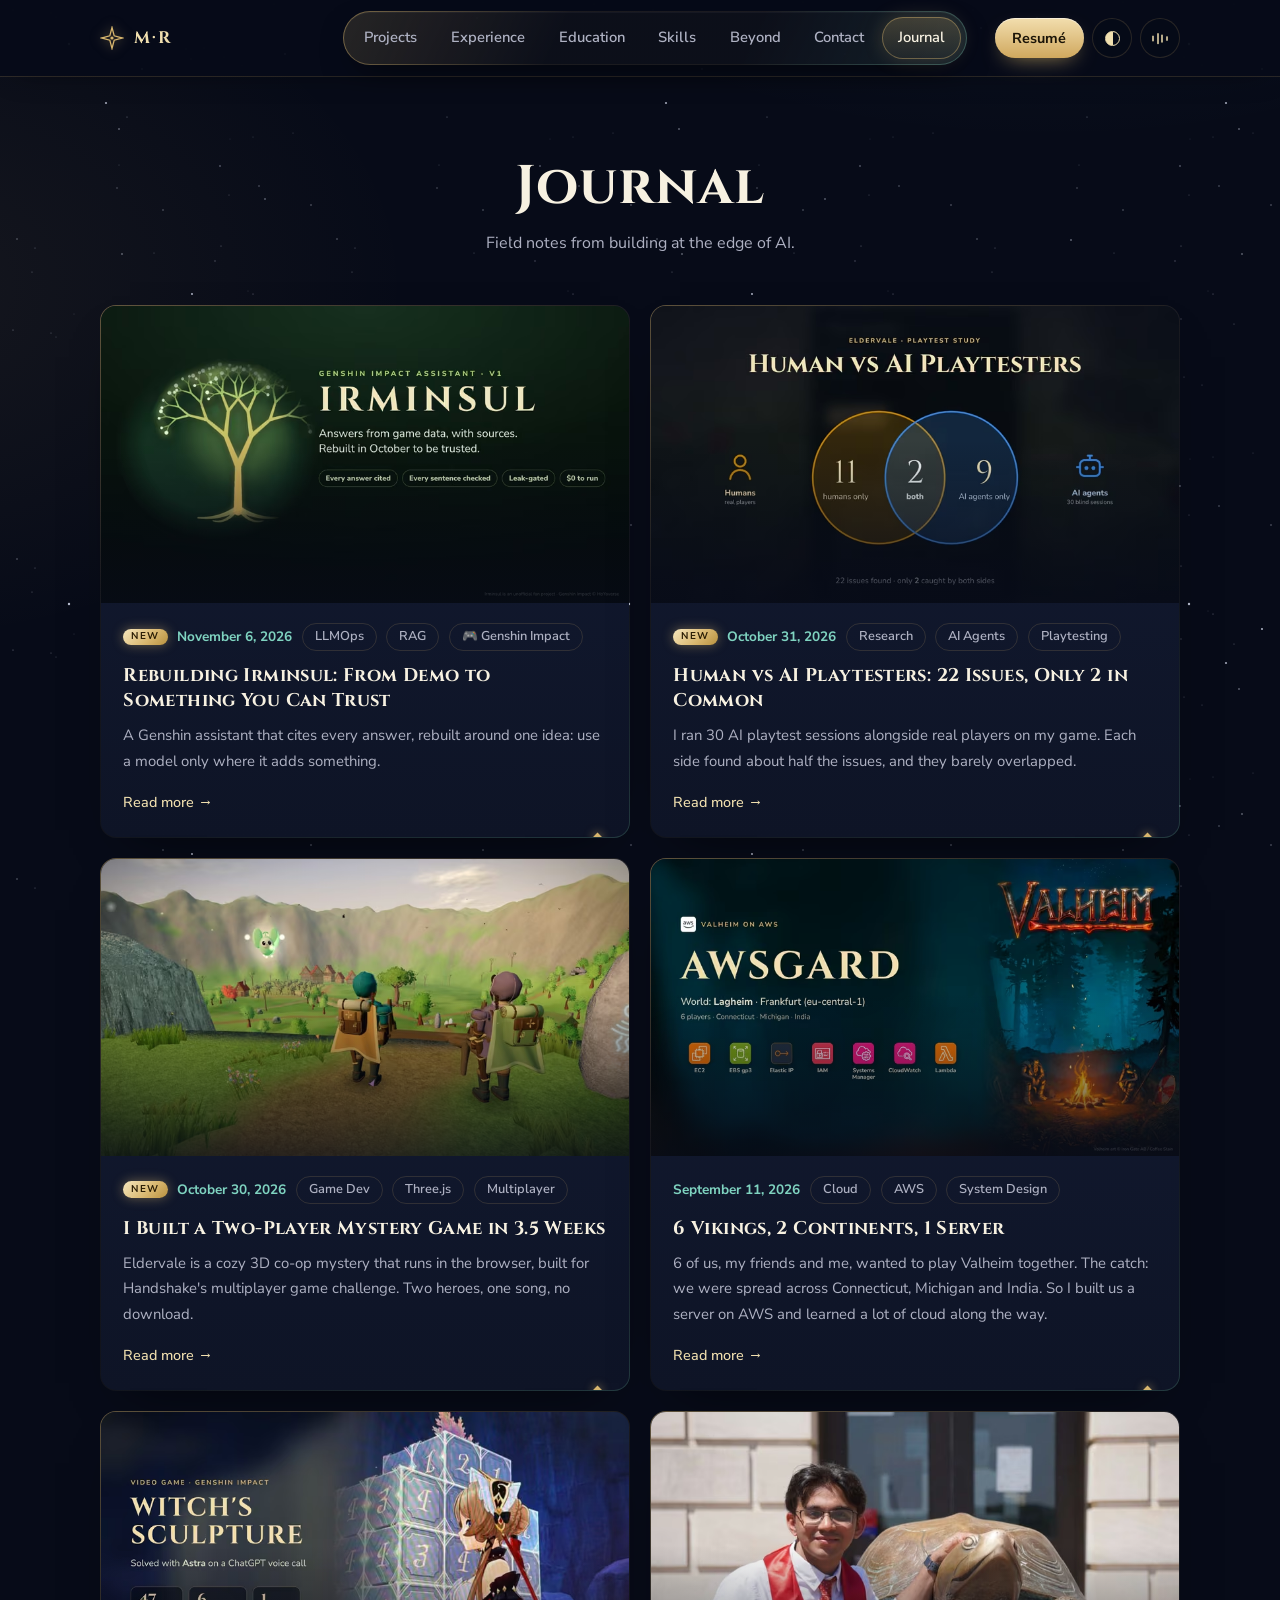
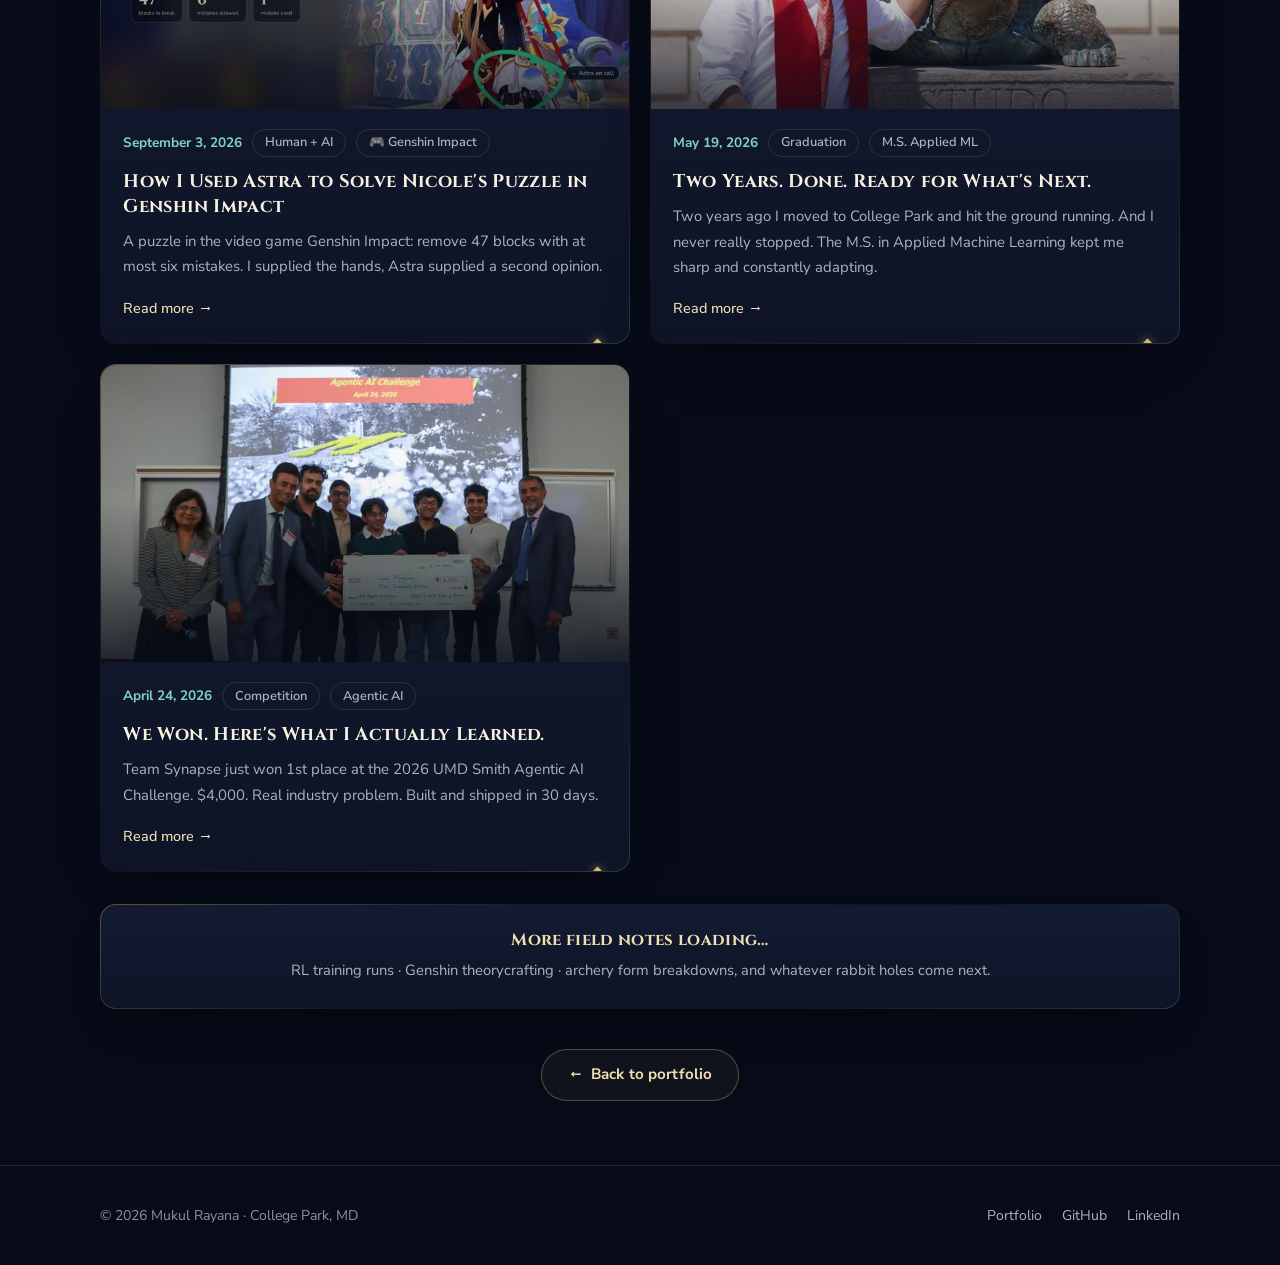
==== commit 9c9267ba: "Irminsul post: what it does, why it's useful, and what the rebuild showed" ====
--- a/journal.html
+++ b/journal.html
@@ -140,7 +140,7 @@
       <div class="post-body">
         <p class="meta"><span class="new-pill">New</span><time datetime="2026-11-06">November 6, 2026</time><span class="tag">LLMOps</span><span class="tag">RAG</span><span class="tag">🎮 Genshin Impact</span></p>
         <h2><button class="post-open" type="button" data-open="read-irminsul" aria-haspopup="dialog">Rebuilding Irminsul: From Demo to Something You Can Trust</button></h2>
-        <p>My first Irminsul was a demo. In October I rebuilt it into a Genshin assistant where every answer is cited and checked.</p>
+        <p>A Genshin assistant that cites every answer, rebuilt around one idea: use a model only where it adds something.</p>
         <span class="more" aria-hidden="true">Read more →</span>
       </div>
     </article>
@@ -257,14 +257,15 @@
     <p class="meta"><time datetime="2026-11-06">November 6, 2026</time><span class="tag">LLMOps</span><span class="tag">RAG</span><span class="tag">🎮 Genshin Impact</span></p>
     <h2 id="read-irminsul-title">Rebuilding Irminsul: From Demo to Something You Can Trust</h2>
     <div class="read-body">
-      <p>Irminsul is a free assistant for Genshin Impact, the video game. Ask about stats, builds, teams or lore, and it answers with sources. <a class="text-link" href="https://mukulray-irminsul.hf.space" target="_blank" rel="noopener">Try it here</a>.</p>
-      <p>The first version, from March, was a fine-tuned model with basic retrieval. It demoed well. When I audited it in October, it didn't hold up: stats came from a model reading text, and nothing stopped leaks of unreleased content. So I rebuilt it to be trusted. v1 went live on October 26.</p>
-      <h3>What changed</h3>
-      <ul>
-        <li><b>Stats come from game data,</b> not a model, so they can't be made up.</li>
-        <li><b>Guards are rules,</b> so they can't be talked out of the leak policy.</li>
-        <li><b>Every sentence is checked</b> against its source, and removed if it fails.</li>
-        <li><b>Free to run,</b> on free model tiers with a daily answer allowance.</li>
+      <p>Irminsul is a free assistant for Genshin Impact, the video game. It answers questions about stats, builds, teams and lore, and links the source behind every answer. <a class="text-link" href="https://mukulray-irminsul.hf.space" target="_blank" rel="noopener">Try it here</a>.</p>
+      <p>Players usually piece answers together from wikis, guides and videos, and general chatbots can state a wrong number with full confidence or spoil content that isn't out yet. Irminsul gives one answer with its sources attached, and keeps unreleased content out.</p>
+      <h3>From demo to dependable</h3>
+      <p>The first version, in March, was a fine-tuned model with basic retrieval. It demoed well, but an audit in October exposed the weak spot: numbers came from a model reading text, so a stat could be wrong and still sound right. v1, live since October 26, is built around a different principle.</p>
+      <ul>
+        <li><b>Facts don't need a model.</b> Exact stats come straight from game data, instantly, with nothing to invent.</li>
+        <li><b>Rules hold where prompts bend.</b> Leak and safety guards are plain rules, so no clever phrasing can talk them round.</li>
+        <li><b>A citation isn't proof on its own.</b> Live sampling found answers that cited a source and still got a detail wrong, so every sentence is now checked against its source and dropped if it doesn't match.</li>
+        <li><b>Speed is a design choice.</b> Routing common questions to exact answers took response time from 9.9&nbsp;s to 0.45&nbsp;s with 50 users at once.</li>
       </ul>
       <div class="carousel" aria-roledescription="carousel" aria-label="Irminsul screenshots">
         <div class="slides wide" tabindex="0">
@@ -279,14 +280,7 @@
         <button class="c-btn c-next" type="button" aria-label="Next image">→</button>
       </div>
       <p class="cap">Irminsul is an unofficial, non-commercial fan project · Genshin Impact © HoYoverse</p>
-      <h3>Results</h3>
-      <ul>
-        <li><b>113 / 118</b> on the live test set (Nov 5), with all 19 leak and safety probes handled.</li>
-        <li><b>0.946</b> right source in the top 8 search results.</li>
-        <li><b>9.9 s → 0.45 s</b> p95 with 50 users at once.</li>
-        <li><b>131 characters</b>, refreshed daily, at $0 a month.</li>
-      </ul>
-      <p>The lesson: a demo only has to impress once. A tool people rely on has to be right every time. 🌳</p>
+      <p>Irminsul now covers 131 characters, refreshes daily and runs at no cost. The model is the last step in the pipeline, not the first, and that ordering is what makes the answers dependable. 🌳</p>
     </div>
     <p class="read-tags"><span class="tag">🌳 v1 live beta</span><span class="tag">Every sentence checked</span><span class="tag">Leak-gated</span><span class="tag">$0 to run</span></p>
     <p class="read-links"><a class="text-link" href="https://mukulray-irminsul.hf.space" target="_blank" rel="noopener">Try Irminsul <span class="arrow" aria-hidden="true">↗</span></a> &nbsp;·&nbsp; <a class="text-link" href="https://github.com/MukulRay1603/Irminsul" target="_blank" rel="noopener">Source on GitHub <span class="arrow" aria-hidden="true">↗</span></a></p>
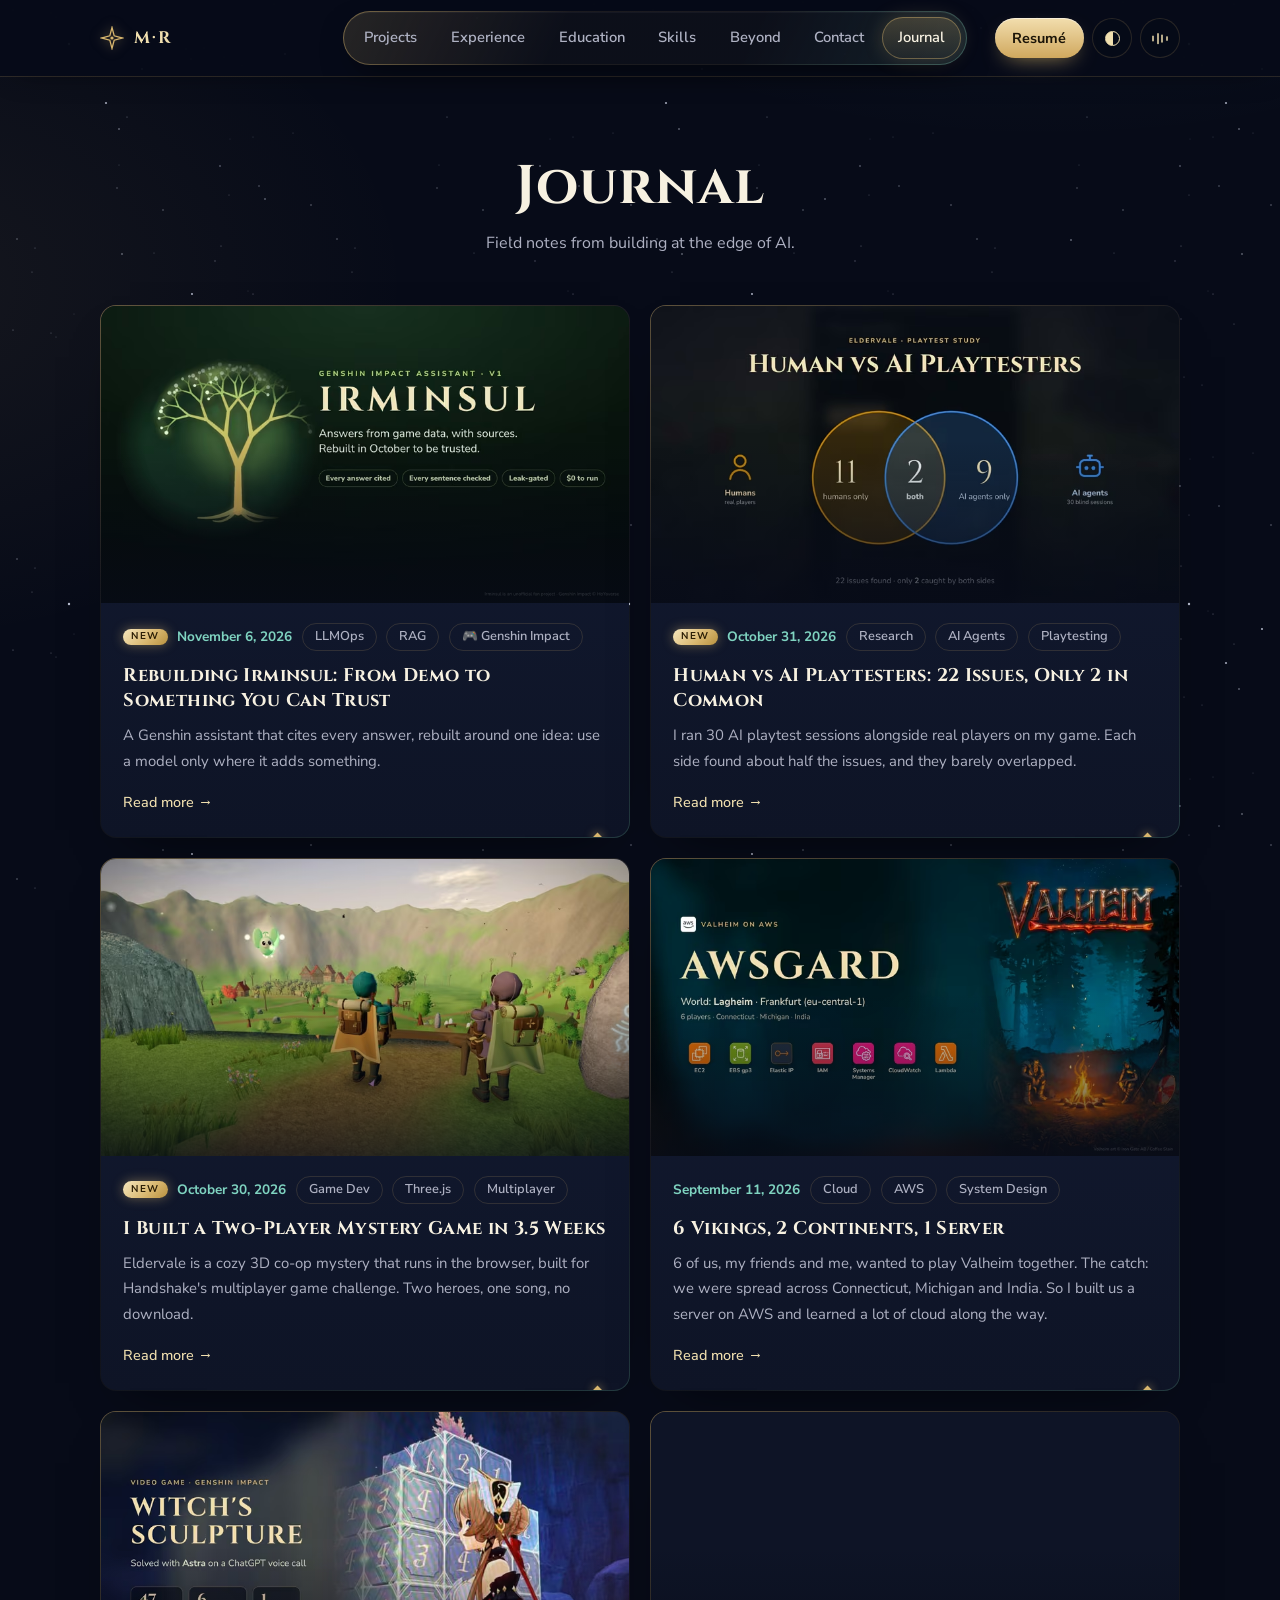
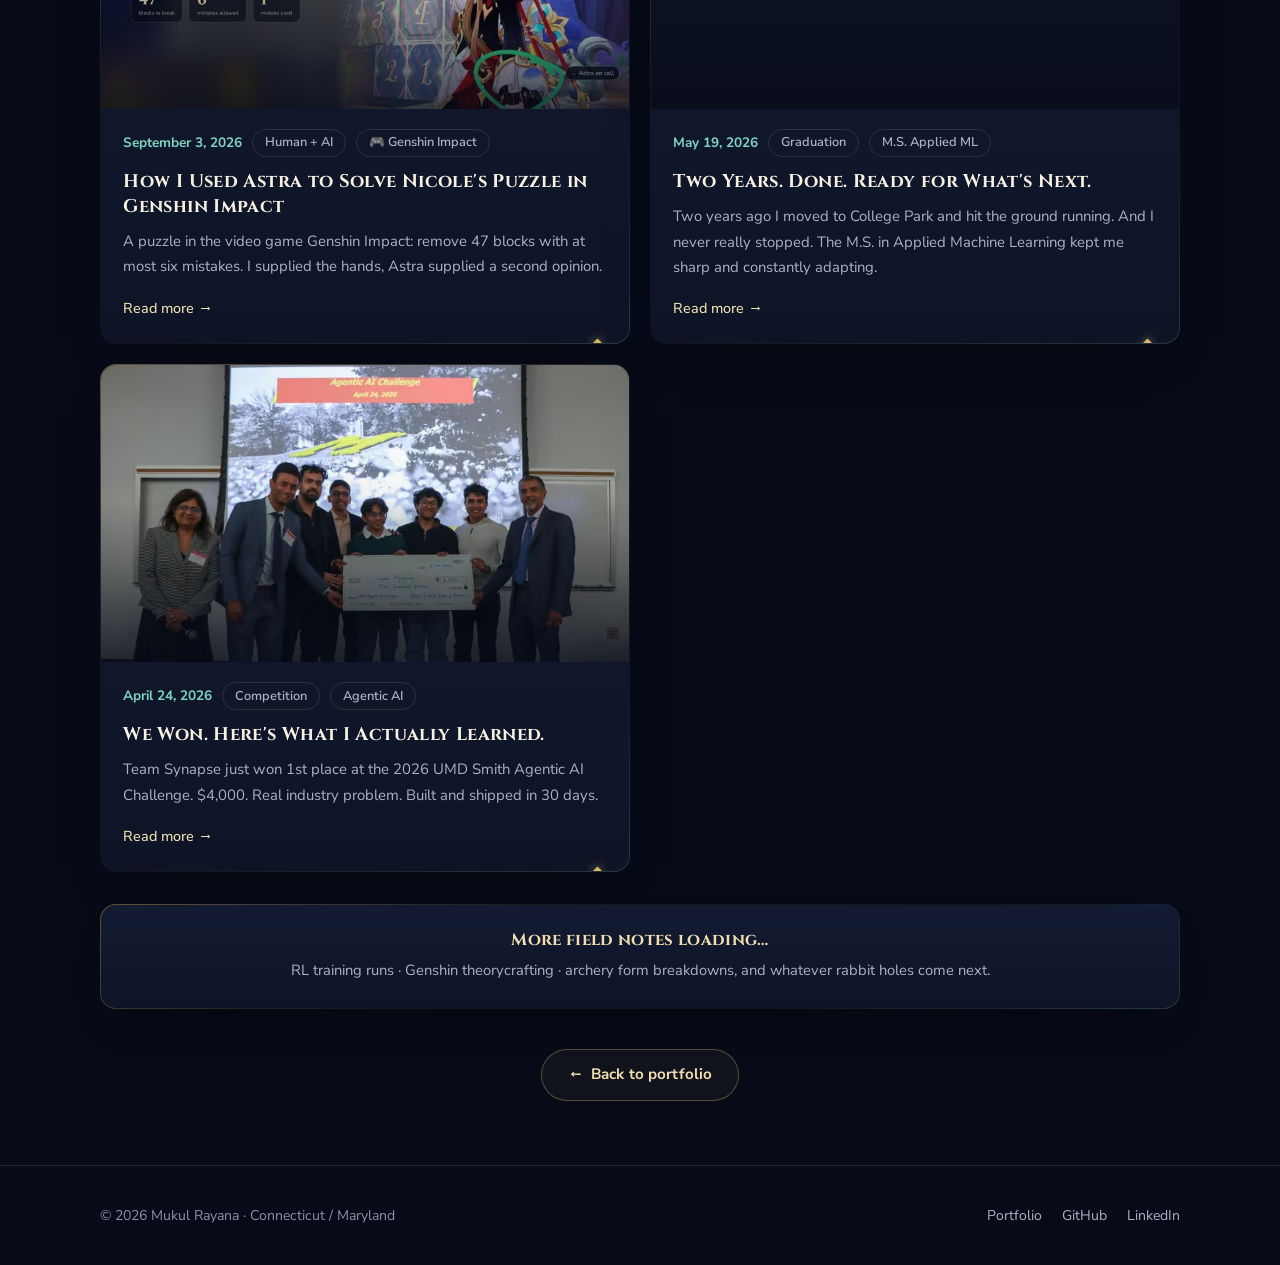
==== commit 1e9d709f: "Wording fixes: hero line, location, climbing titles" ====
--- a/journal.html
+++ b/journal.html
@@ -294,7 +294,7 @@
     <p class="meta"><time datetime="2026-10-30">October 30, 2026</time><span class="tag">Game Dev</span><span class="tag">Three.js</span><span class="tag">Multiplayer</span></p>
     <h2 id="read-eldervale-title">I Built a Two-Player Mystery Game in 3.5 Weeks</h2>
     <div class="read-body">
-      <p>Eldervale: Where the River Bends is a cozy 3D mystery adventure for two players, and it runs right in your browser. Free, no download, no account. I designed and built it for Handshake's "Create a Multiplayer Game" challenge, from first commit on October 5 to submission on October 30.</p>
+      <p>Eldervale: Where the River Bends is a cozy 3D mystery adventure for two players, and it runs right in your browser. Free, no download, no account. I designed it and built it with AI coding tools for Handshake's "Create a Multiplayer Game" challenge, from first commit on October 5 to submission on October 30.</p>
       <p>The result is a complete game: online co-op, a voiced narrator, a ten-piece soundtrack, three endings, full touch and controller support, and 130 automated tests behind it.</p>
       <h3>One song, two halves</h3>
       <p>High above the clouds, the sky islands of Skyhaven are cracking. Two apprentices follow a strange half-song down to Eldervale, a quiet valley of mills, orchards and old roots where the water has been vanishing for two springs.</p>
@@ -543,7 +543,7 @@
 
 <footer class="footer">
   <div class="wrap footer-in">
-    <p>© 2026 Mukul Rayana · College Park, MD</p>
+    <p>© 2026 Mukul Rayana · Connecticut / Maryland</p>
     <p class="footer-links"><a href="index.html">Portfolio</a><a href="https://github.com/MukulRay1603" target="_blank" rel="noopener">GitHub</a><a href="https://linkedin.com/in/mukul-rayana" target="_blank" rel="noopener">LinkedIn</a></p>
   </div>
 </footer>
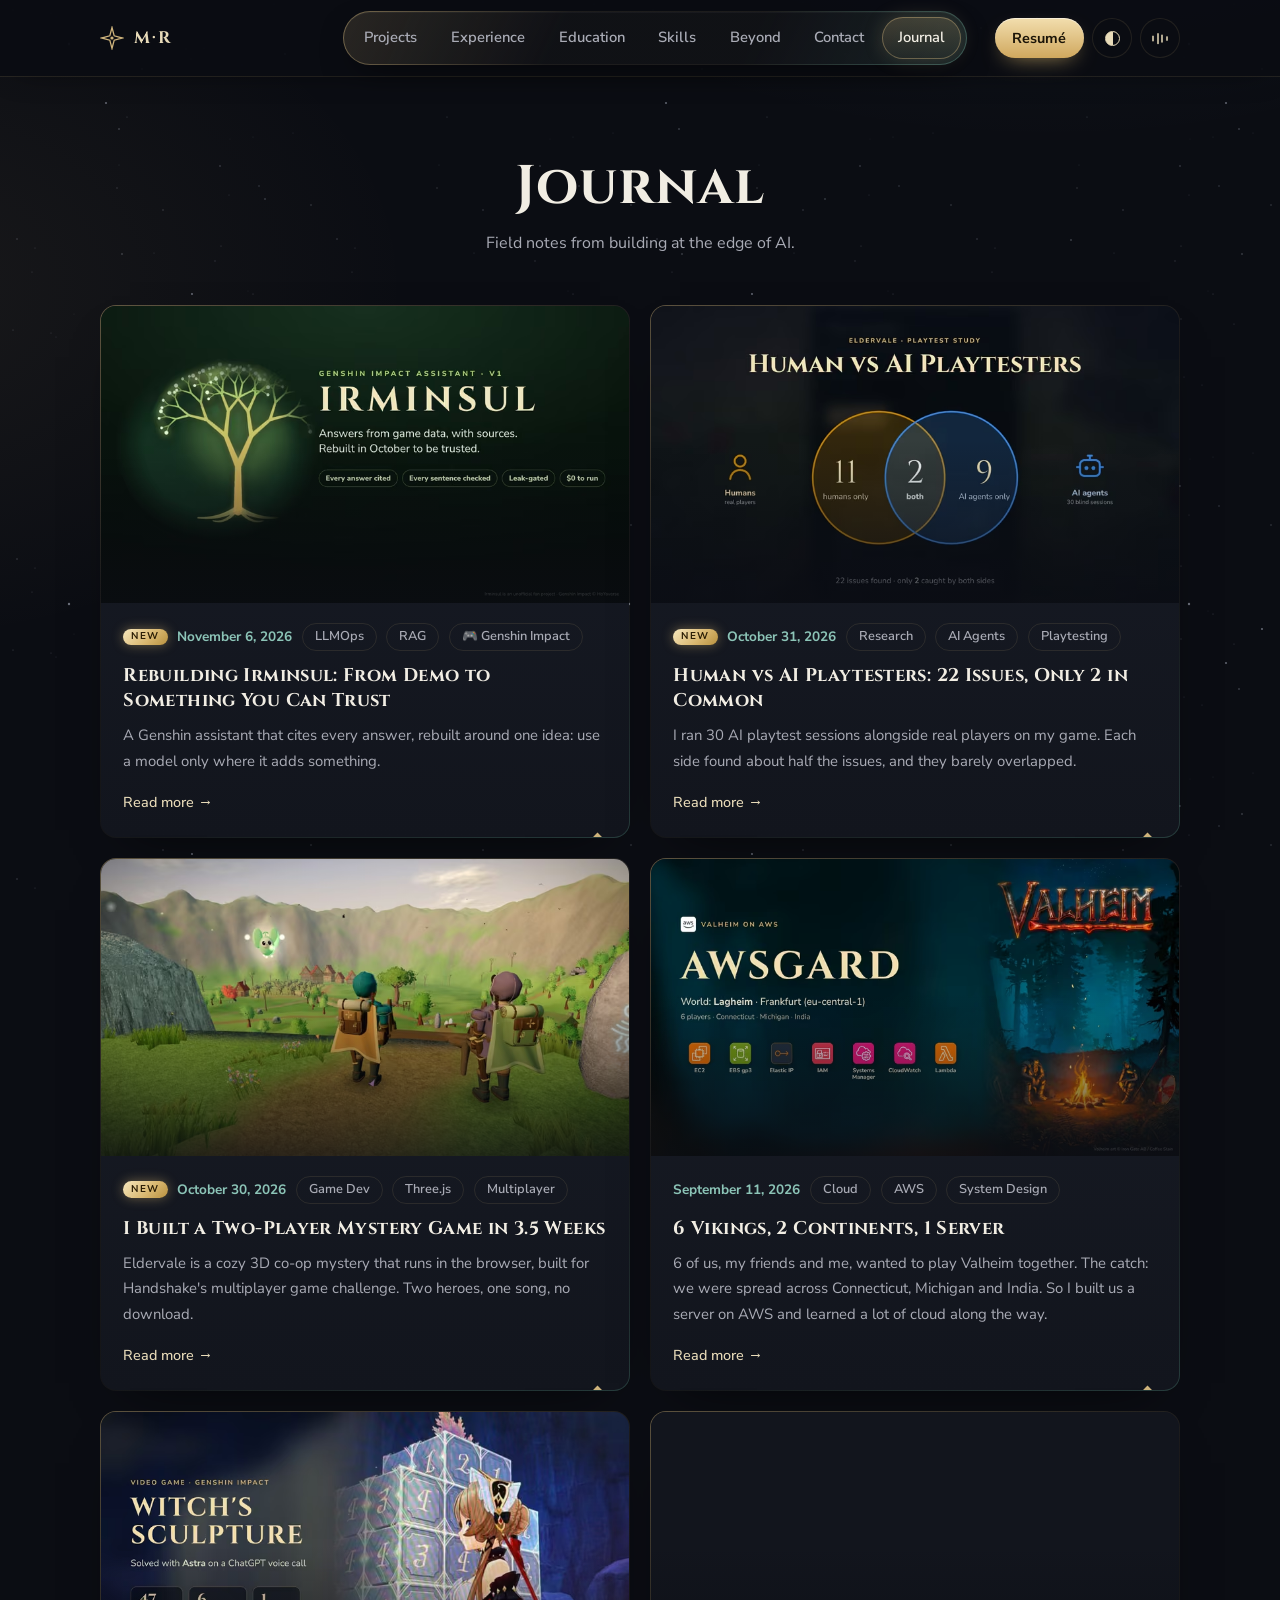
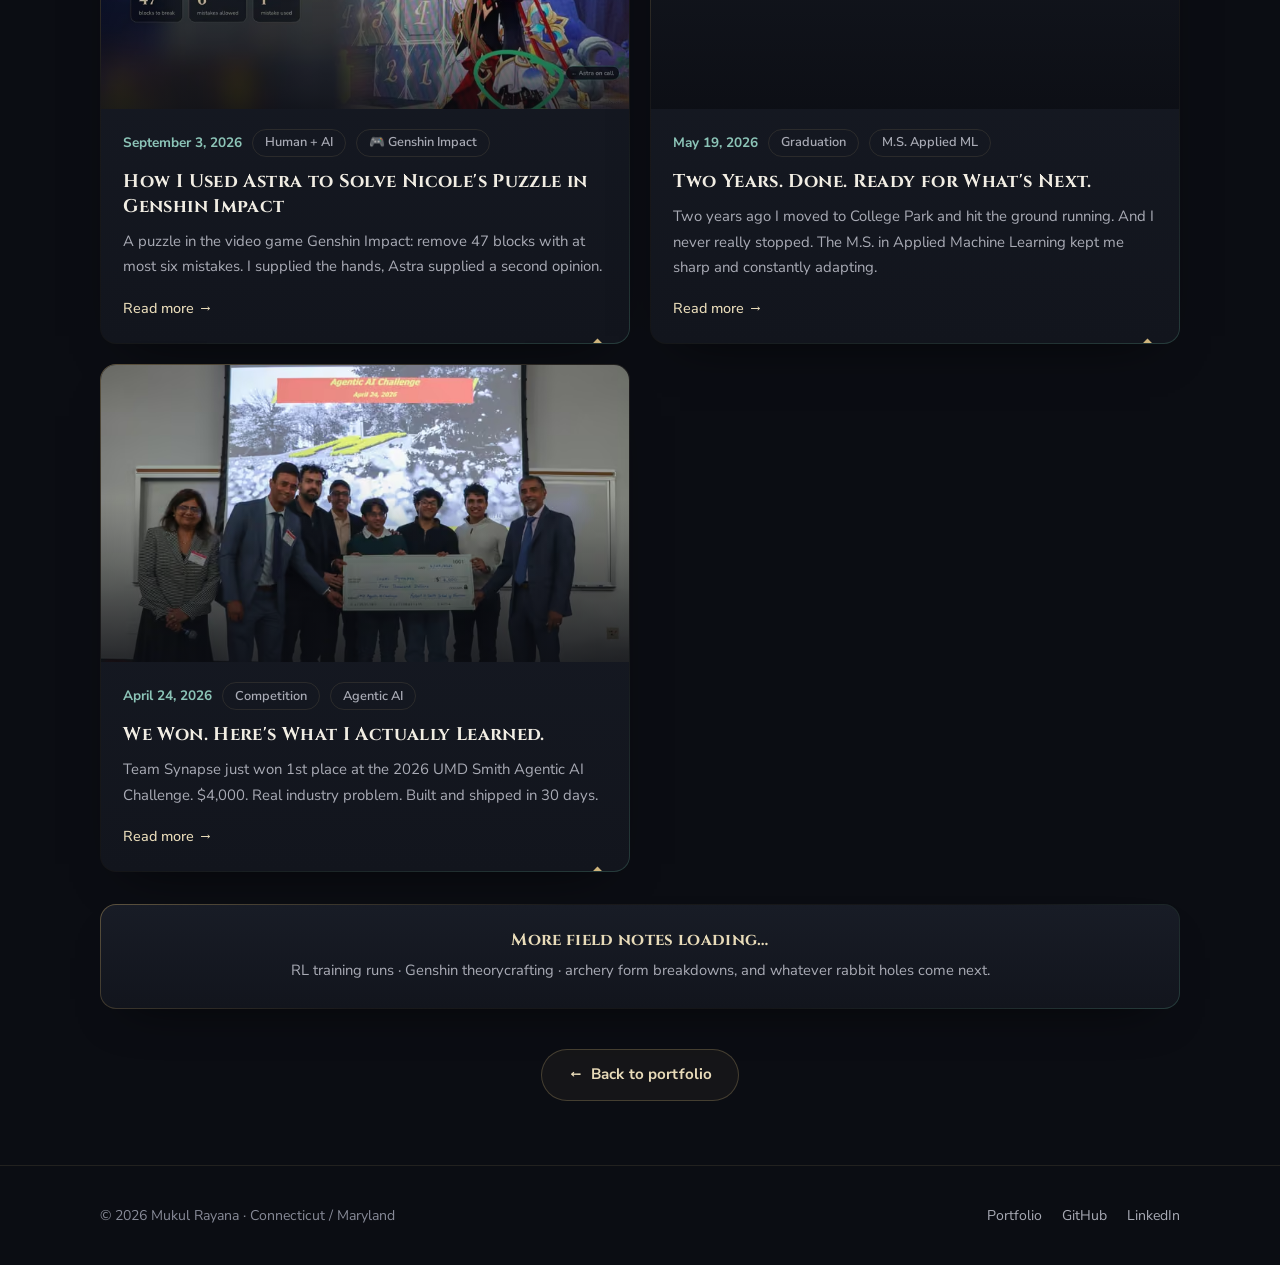
==== commit 1ac676e1: "Calm palette is the default; the original deep-blue look lives on as a hidden midnight-sky easter eg" ====
--- a/journal.html
+++ b/journal.html
@@ -7,7 +7,7 @@
 <meta name="viewport" content="width=device-width, initial-scale=1">
 <title>Journal · Mukul Rayana</title>
 <meta name="description" content="Field notes from building at the edge of AI — Mukul Rayana.">
-<meta name="theme-color" content="#060913">
+<meta name="theme-color" content="#0b0d13">
 <meta property="og:title" content="Journal · Mukul Rayana">
 <meta property="og:description" content="Field notes from building at the edge of AI.">
 <meta property="og:image" content="https://mukulray1603.github.io/assets/images/Blogs/TeamSynapse_AgenticAI_Smith_UMD_Hackathon%202026/Team%20Synapse%20winning%20photo.jpg">
--- a/assets/css/site.css
+++ b/assets/css/site.css
@@ -14,18 +14,18 @@
 @font-face{font-family:"Nunito Sans";font-style:normal;font-weight:400 700;font-display:swap;src:url(../fonts/nunito-sans-latin.woff2) format("woff2");unicode-range:U+0000-00FF, U+0131, U+0152-0153, U+02BB-02BC, U+02C6, U+02DA, U+02DC, U+0304, U+0308, U+0329, U+2000-206F, U+20AC, U+2122, U+2191, U+2193, U+2212, U+2215, U+FEFF, U+FFFD}
 
 :root{
-  --shine:#fbf3dc;
-  --bg:#070b18;--bg-2:#0b1022;--surface:#0e1426;--surface-2:#131b33;
-  --g:216,182,110;
-  --line:rgba(var(--g),.16);--line-2:rgba(var(--g),.34);
-  --text:#e7e3d7;--muted:#aeb1c2;--faint:#8c91a9;--title:#f7f1e1;
-  --gold:#d8b66e;--gold-hi:#f0dfaf;--gold-lo:#a07f3e;
-  --anemo:#7fd3c0;--dendro:#add06a;--electro:#bf9cf5;--hydro:#6cc0f0;
-  --cryo:#ade0ec;--geo:#ebbd5c;--pyro:#f29a72;
+  --shine:#f4eedf;
+  --bg:#0b0d13;--bg-2:#0f1219;--surface:#12151d;--surface-2:#181c26;
+  --g:207,180,124;
+  --line:rgba(var(--g),.12);--line-2:rgba(var(--g),.26);
+  --text:#e0ddd4;--muted:#a9abb5;--faint:#878a97;--title:#f1ede3;
+  --gold:#cfb47c;--gold-hi:#e8dbb9;--gold-lo:#9d8556;
+  --anemo:#8cc4b7;--dendro:#a9c088;--electro:#b3a5d6;--hydro:#88b6d1;
+  --cryo:#b0d0d8;--geo:#d6ba7f;--pyro:#d9a690;
   --serif:"Cinzel","Cinzel Fallback","Times New Roman",serif;
   --sans:"Nunito Sans","Nunito Fallback",system-ui,-apple-system,"Segoe UI",Roboto,sans-serif;
   --mono:var(--sans);
-  --ink:7,11,24;--dot:#4a5372;
+  --ink:11,13,19;--dot:#4b5060;
   --r:16px;--wrap:1160px;--gut:clamp(1rem,4vw,2.5rem);
   color-scheme:dark;
 }
@@ -307,3 +307,23 @@
 @keyframes newGlow{50%{box-shadow:0 0 18px rgba(216,182,110,.8)}}
 @media (max-width:900px){.nav-links a .new-pill{position:static;margin-left:.5rem;vertical-align:.15em}}
 @media (prefers-reduced-motion:reduce){.nav-links a .new-pill{animation:none}}
+
+/* ─── midnight sky: the original deep-blue look, kept as an easter egg ───
+   Default dark is the calm palette above. Unlock: click the logo star five times quickly, or type "midnight".
+   (Material dark-theme guidance favours neutral surfaces and desaturated accents, so the calm palette is the default.) */
+:root.midnight:not([data-theme="light"]){
+  --shine:#fbf3dc;--bg:#070b18;--bg-2:#0b1022;--surface:#0e1426;--surface-2:#131b33;--ink:7,11,24;--dot:#4a5372;
+  --g:216,182,110;--line:rgba(var(--g),.16);--line-2:rgba(var(--g),.34);
+  --text:#e7e3d7;--muted:#aeb1c2;--faint:#8c91a9;--title:#f7f1e1;
+  --gold:#d8b66e;--gold-hi:#f0dfaf;--gold-lo:#a07f3e;
+  --anemo:#7fd3c0;--dendro:#add06a;--electro:#bf9cf5;--hydro:#6cc0f0;--cryo:#ade0ec;--geo:#ebbd5c;--pyro:#f29a72;
+}
+/* calm (default dark): no glow halos, flatter gold button, quieter sky; midnight keeps the original glow */
+:root:not(.midnight):not([data-theme="light"]) .logo-mark{filter:none}
+:root:not(.midnight):not([data-theme="light"]) .panel.corners::before,:root:not(.midnight):not([data-theme="light"]) .panel.corners::after,:root:not(.midnight):not([data-theme="light"]) .sec-title::before,:root:not(.midnight):not([data-theme="light"]) .el::before,:root:not(.midnight):not([data-theme="light"]) .cur,:root:not(.midnight):not([data-theme="light"]) .bar-row.now .bar-fill{box-shadow:none}
+:root:not(.midnight):not([data-theme="light"]) .btn-gold{background:linear-gradient(180deg,#e9d8ae,#cdae6c);box-shadow:0 6px 18px -12px rgba(0,0,0,.6),inset 0 1px 0 rgba(255,255,255,.35)}
+:root:not(.midnight):not([data-theme="light"]) .btn-gold:hover{box-shadow:0 8px 22px -12px rgba(0,0,0,.7),inset 0 1px 0 rgba(255,255,255,.35)}
+:root:not(.midnight):not([data-theme="light"]) :is(.btn-line:hover,.tg:hover,.tg[aria-pressed="true"]){box-shadow:none}
+:root:not(.midnight):not([data-theme="light"]) .cosmos{opacity:.55}
+:root:not(.midnight):not([data-theme="light"]) .shimmer::before{opacity:.4}
+.sky-shift{transition:background-color .9s ease,color .9s ease}
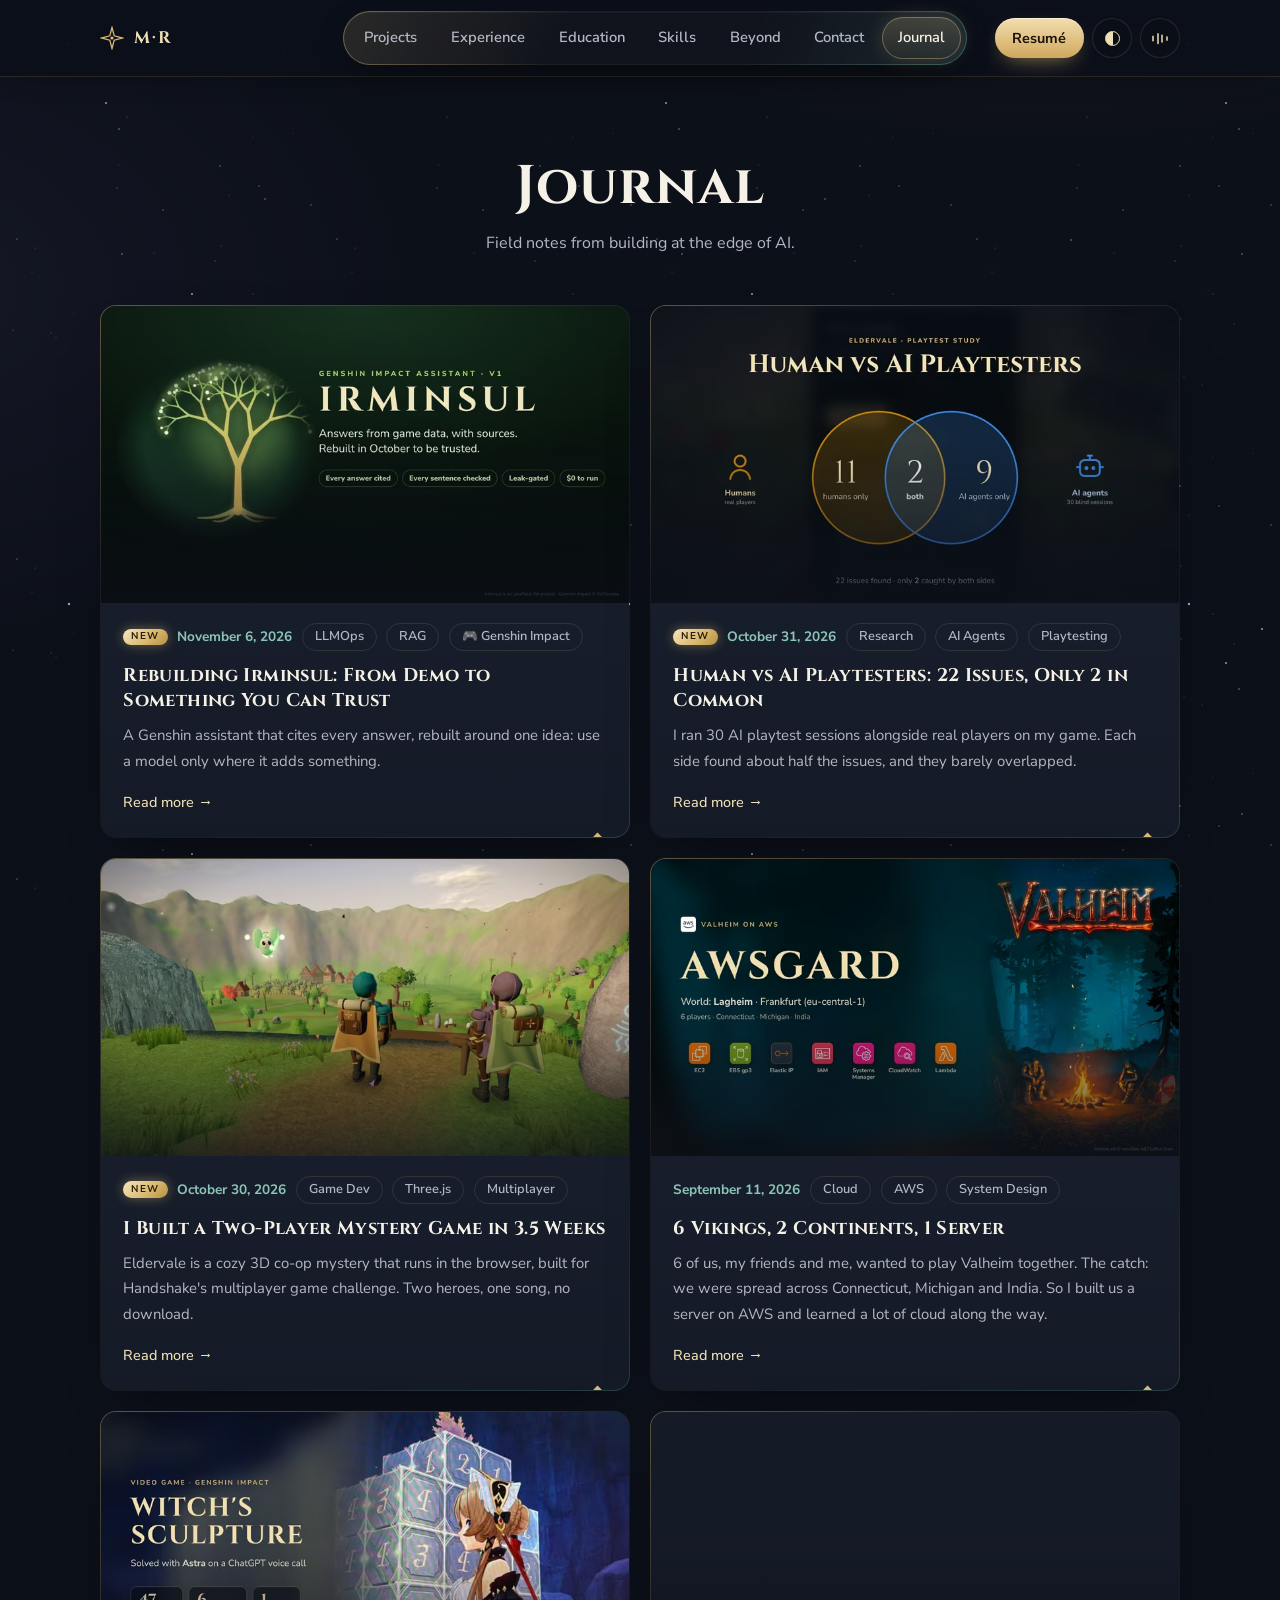
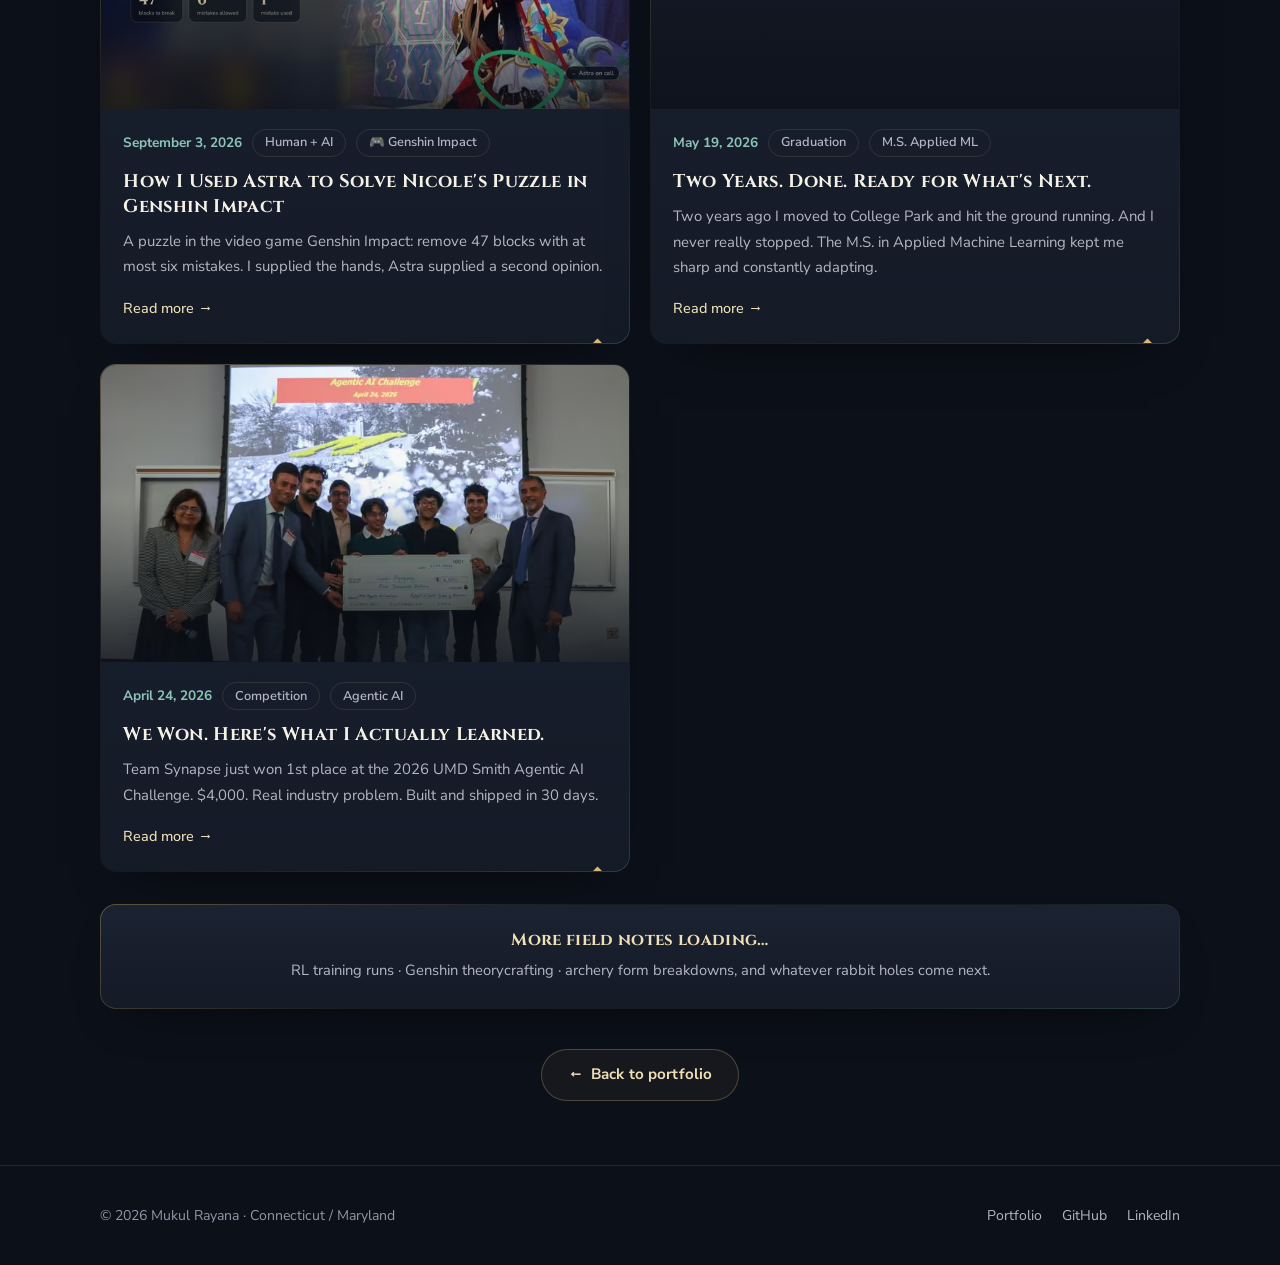
==== commit e7838c4c: "Projects pager, phone layouts, livelier Dusk, Smith School news - Projects rail shows seven per page" ====
--- a/journal.html
+++ b/journal.html
@@ -7,7 +7,7 @@
 <meta name="viewport" content="width=device-width, initial-scale=1">
 <title>Journal · Mukul Rayana</title>
 <meta name="description" content="Field notes from building at the edge of AI — Mukul Rayana.">
-<meta name="theme-color" content="#0b0d13">
+<meta name="theme-color" content="#0c1019">
 <meta property="og:title" content="Journal · Mukul Rayana">
 <meta property="og:description" content="Field notes from building at the edge of AI.">
 <meta property="og:image" content="https://mukulray1603.github.io/assets/images/Blogs/TeamSynapse_AgenticAI_Smith_UMD_Hackathon%202026/Team%20Synapse%20winning%20photo.jpg">
@@ -114,7 +114,7 @@
     </nav>
     <div class="nav-tools">
       <a class="nav-cta" href="assets/Mukul_Rayana_Resume.pdf" target="_blank" rel="noopener">Resumé</a>
-      <button class="tg" type="button" id="themeBtn" aria-label="Daylight theme" aria-pressed="false"><span class="tg-orb" aria-hidden="true"></span></button>
+      <button class="tg" type="button" id="themeBtn" aria-label="Change the sky"><span class="tg-orb" aria-hidden="true"></span></button>
       <button class="tg" type="button" id="soundBtn" aria-label="Turn ambient sound on" aria-pressed="false"><span class="eq" aria-hidden="true"><i></i><i></i><i></i><i></i></span></button>
     </div>
     <button class="nav-toggle" id="navToggle" aria-expanded="false" aria-controls="navLinks"><span class="bars"></span><span class="sr-only">Menu</span></button>
@@ -535,9 +535,10 @@
         </picture>
       </figure>
       <p class="cap">Team Synapse · UMD Smith Agentic AI Challenge · April 24, 2026 · 1st Place</p>
+      <p>The Smith School wrote about the challenge afterwards: 330 students from across campus signed up, and finalists presented to judges from Morgan Stanley, Google and Kaiser Permanente. <a href="https://www.rhsmith.umd.edu/news/330-students-across-campus-sign-smiths-agentic-ai-challenge" target="_blank" rel="noopener">Read the Smith School story</a>.</p>
     </div>
     <p class="read-tags"><span class="tag">🏆 1st Place</span><span class="tag">$4,000 Prize</span><span class="tag">8-Agent System</span><span class="tag">Built in 30 Days</span></p>
-    <p class="read-links"><a class="text-link" href="https://ai-cargo-monitor-prod.vercel.app" target="_blank" rel="noopener">View demo <span class="arrow" aria-hidden="true">↗</span></a></p>
+    <p class="read-links"><a class="text-link" href="https://ai-cargo-monitor-prod.vercel.app" target="_blank" rel="noopener">View demo <span class="arrow" aria-hidden="true">↗</span></a> <a class="text-link" href="https://www.rhsmith.umd.edu/news/330-students-across-campus-sign-smiths-agentic-ai-challenge" target="_blank" rel="noopener">Smith School news: 330 students signed up <span class="arrow" aria-hidden="true">↗</span></a></p>
   </article>
 </dialog>
 
--- a/assets/css/site.css
+++ b/assets/css/site.css
@@ -15,17 +15,17 @@
 
 :root{
   --shine:#f4eedf;
-  --bg:#0b0d13;--bg-2:#0f1219;--surface:#12151d;--surface-2:#181c26;
+  --bg:#0c1019;--bg-2:#10141f;--surface:#141a26;--surface-2:#1b2231;
   --g:207,180,124;
-  --line:rgba(var(--g),.12);--line-2:rgba(var(--g),.26);
-  --text:#e0ddd4;--muted:#a9abb5;--faint:#878a97;--title:#f1ede3;
-  --gold:#cfb47c;--gold-hi:#e8dbb9;--gold-lo:#9d8556;
+  --line:rgba(var(--g),.14);--line-2:rgba(var(--g),.30);
+  --text:#e8e5dc;--muted:#b4b7c3;--faint:#9296a6;--title:#f5f1e6;
+  --gold:#d6b877;--gold-hi:#eedfb6;--gold-lo:#a3894f;
   --anemo:#8cc4b7;--dendro:#a9c088;--electro:#b3a5d6;--hydro:#88b6d1;
   --cryo:#b0d0d8;--geo:#d6ba7f;--pyro:#d9a690;
   --serif:"Cinzel","Cinzel Fallback","Times New Roman",serif;
   --sans:"Nunito Sans","Nunito Fallback",system-ui,-apple-system,"Segoe UI",Roboto,sans-serif;
   --mono:var(--sans);
-  --ink:11,13,19;--dot:#4b5060;
+  --ink:12,16,25;--dot:#525a6e;
   --r:16px;--wrap:1160px;--gut:clamp(1rem,4vw,2.5rem);
   color-scheme:dark;
 }
@@ -109,6 +109,7 @@
 .tg:hover,.tg[aria-pressed="true"]{border-color:var(--line-2);box-shadow:0 0 16px rgba(var(--g),.2)}
 .tg-orb{width:15px;height:15px;border-radius:50%;border:1.5px solid var(--gold-hi);background:linear-gradient(90deg,var(--gold-hi) 50%,transparent 50%);transition:transform .6s cubic-bezier(.22,1,.36,1)}
 [data-theme="light"] .tg-orb{transform:rotate(180deg)}
+.midnight:not([data-theme="light"]) .tg-orb{border-color:transparent;background:transparent;box-shadow:inset 4px -3px 0 0 var(--gold-hi);transform:rotate(-15deg)}
 .eq{display:flex;align-items:center;gap:2.5px;height:15px}
 .eq i{display:block;width:2px;height:15px;border-radius:2px;background:var(--gold-hi);transform:scaleY(.22);transition:transform .3s}
 .eq i:nth-child(1){transform:scaleY(.4)}.eq i:nth-child(2){transform:scaleY(.75)}.eq i:nth-child(3){transform:scaleY(.55)}.eq i:nth-child(4){transform:scaleY(.3)}
@@ -324,6 +325,9 @@
 :root:not(.midnight):not([data-theme="light"]) .btn-gold{background:linear-gradient(180deg,#e9d8ae,#cdae6c);box-shadow:0 6px 18px -12px rgba(0,0,0,.6),inset 0 1px 0 rgba(255,255,255,.35)}
 :root:not(.midnight):not([data-theme="light"]) .btn-gold:hover{box-shadow:0 8px 22px -12px rgba(0,0,0,.7),inset 0 1px 0 rgba(255,255,255,.35)}
 :root:not(.midnight):not([data-theme="light"]) :is(.btn-line:hover,.tg:hover,.tg[aria-pressed="true"]){box-shadow:none}
-:root:not(.midnight):not([data-theme="light"]) .cosmos{opacity:.55}
+:root:not(.midnight):not([data-theme="light"]) .cosmos{opacity:.85}
+/* dusk: almost no grain on the flatter sky, and a soft warm glow at the top instead of a cold one */
+:root:not(.midnight):not([data-theme="light"]) body::after{opacity:.015}
+:root:not(.midnight):not([data-theme="light"]) body{background-image:radial-gradient(1100px 620px at 82% -8%,rgba(226,170,120,.085),transparent 60%),radial-gradient(900px 600px at -10% 10%,rgba(150,132,214,.07),transparent 60%)}
 :root:not(.midnight):not([data-theme="light"]) .shimmer::before{opacity:.4}
 .sky-shift{transition:background-color .9s ease,color .9s ease}
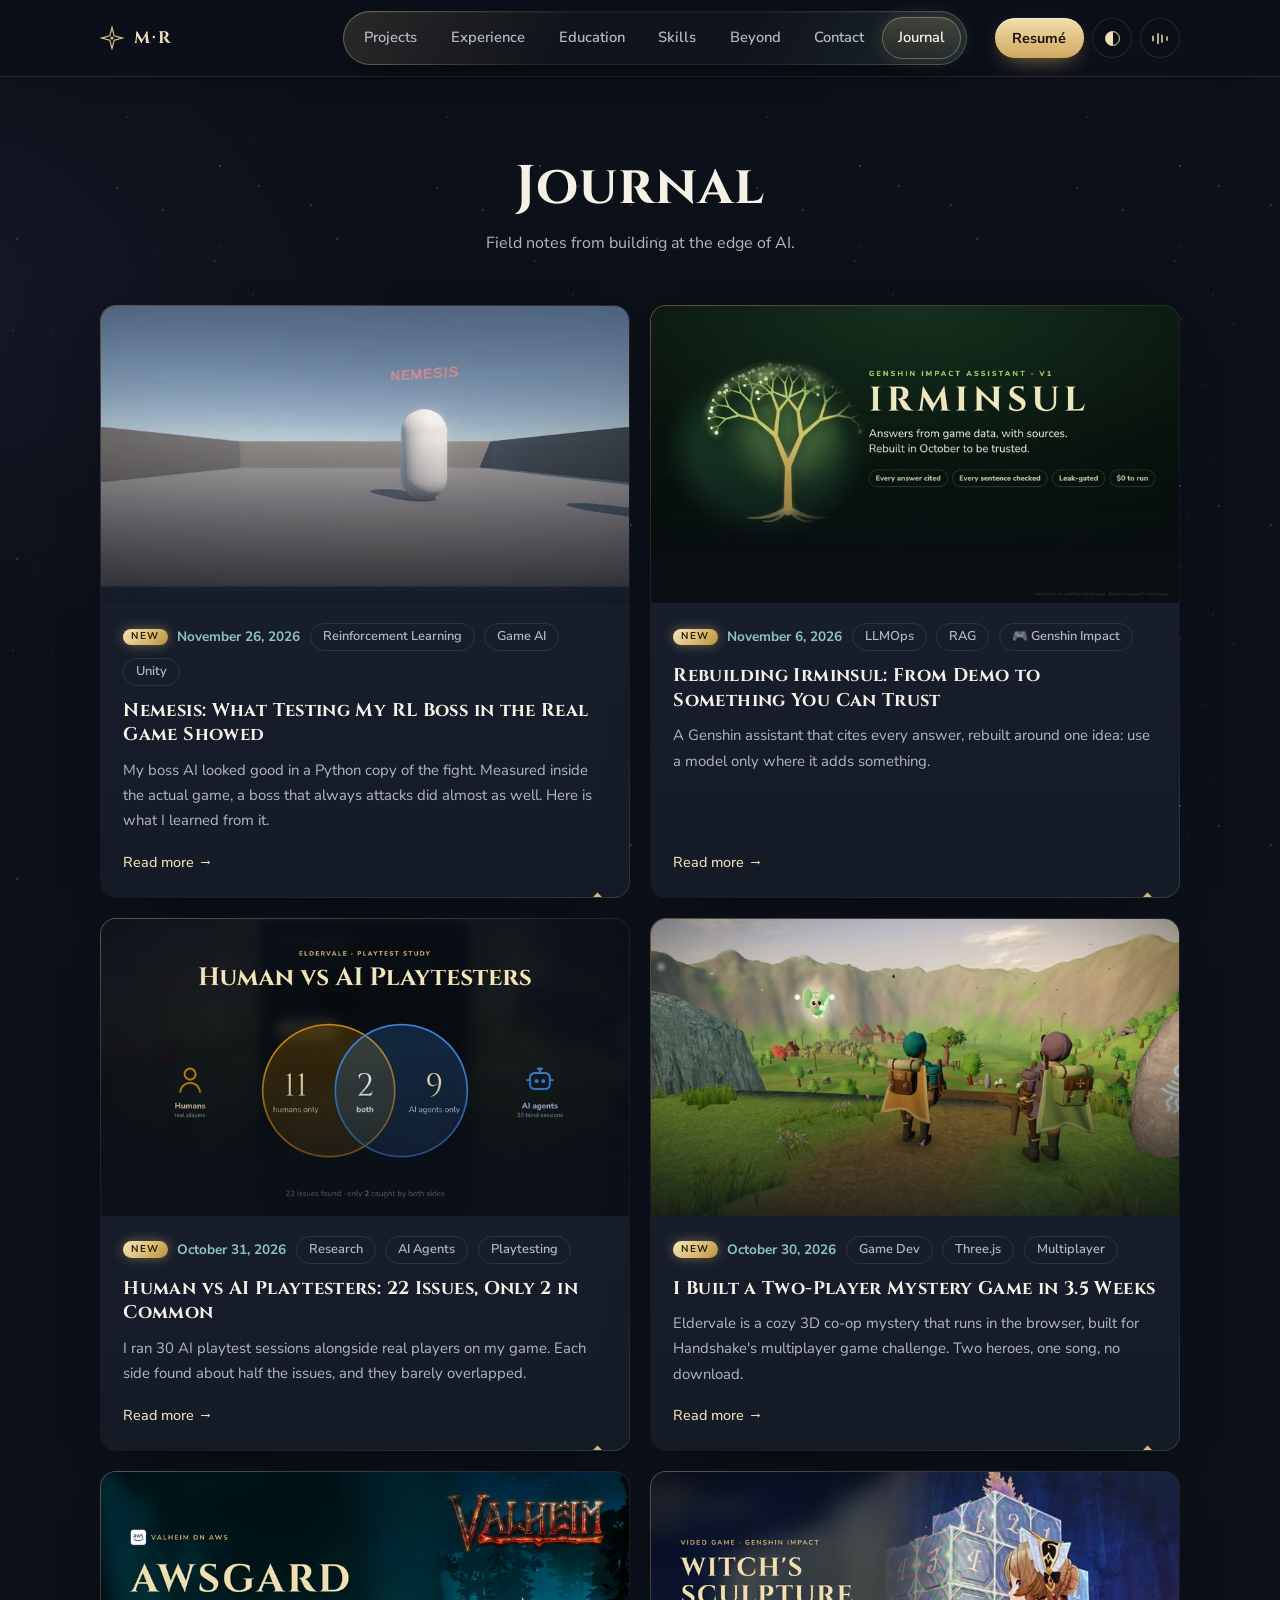
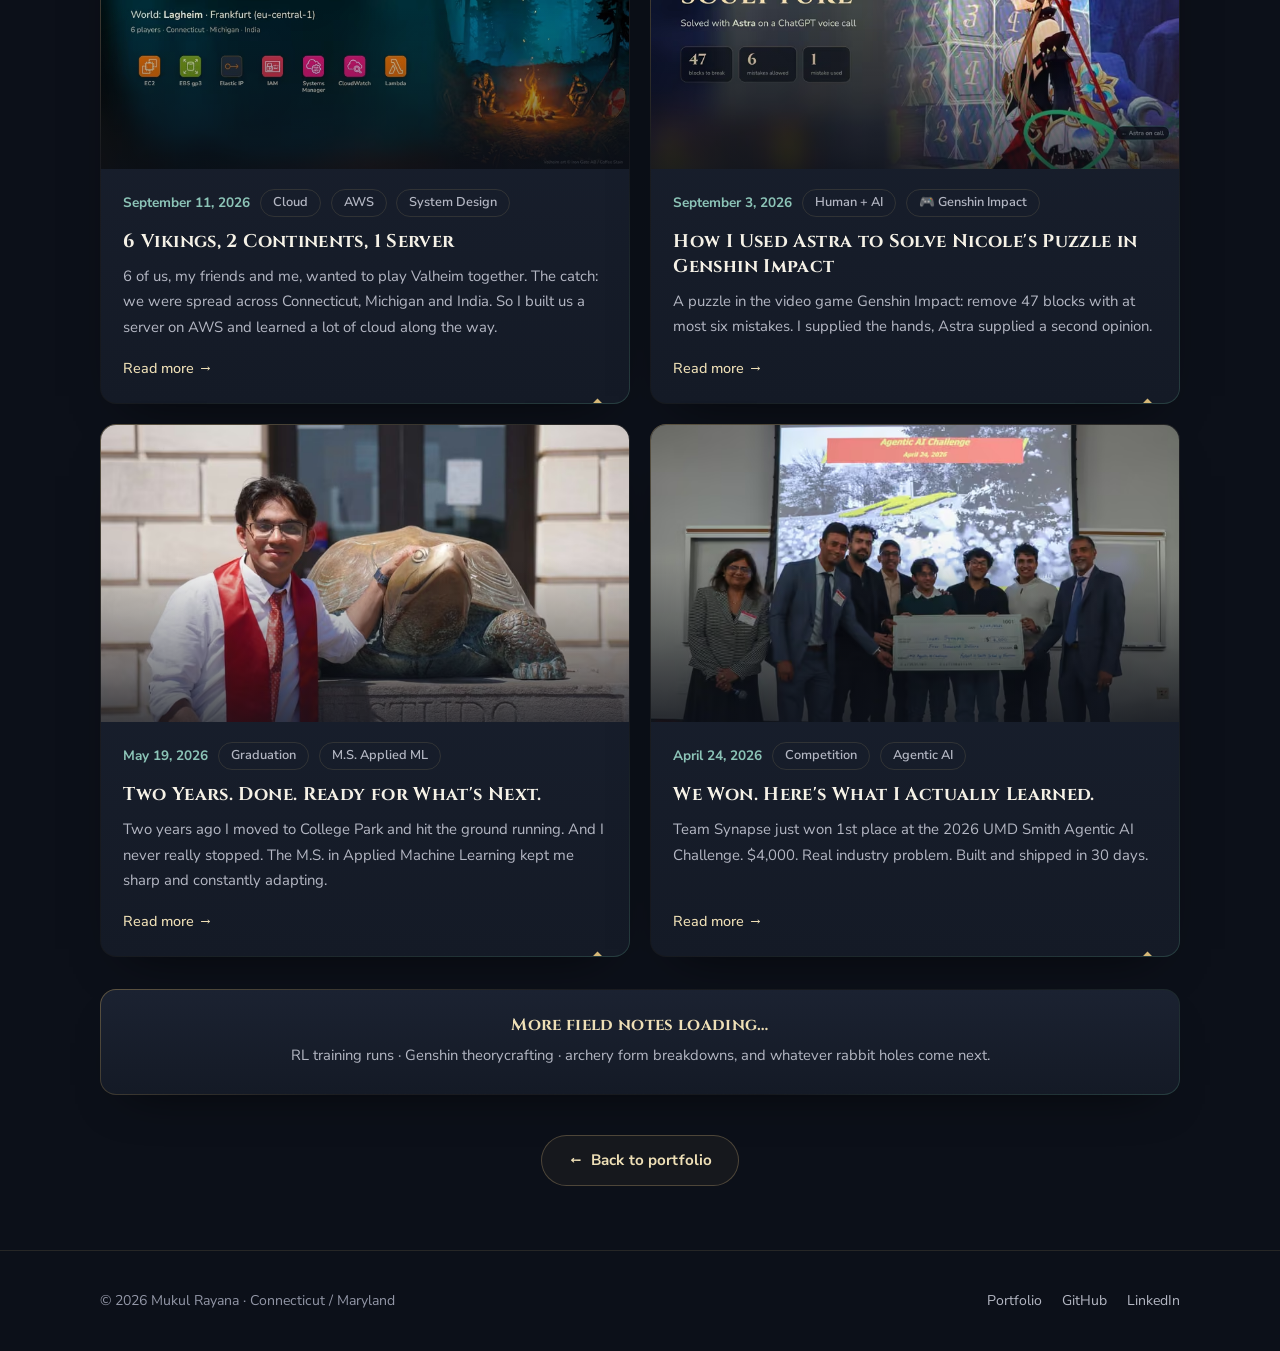
==== commit 3fc12c26: "Nemesis: legacy 1.0 clip on the project card, version history link, and a journal entry on testing t" ====
--- a/journal.html
+++ b/journal.html
@@ -64,6 +64,7 @@
 .cap{margin:.6rem 0 1.4rem;text-align:center;font:400 .75rem/1.5 var(--mono);color:var(--faint)}
 .photo{border-radius:10px;overflow:hidden;border:1px solid var(--line);margin-top:1.4rem}
 .photo img{width:100%}
+.photo video{display:block;width:100%;height:auto;background:#0b0f18}
 
 .read-body h3{margin:1.8rem 0 .7rem;font-size:1.1rem;color:var(--gold-hi)}
 .read-body ul{margin:0 0 1.1rem 1.2rem;padding:0;line-height:1.75;list-style:disc}
@@ -132,6 +133,20 @@
     <article class="panel corners post">
       <div class="post-thumb">
         <picture>
+          <source type="image/webp" srcset="assets/images/Blogs/Nemesis_2026/nemesis-legacy-thumb.webp">
+          <img src="assets/images/Blogs/Nemesis_2026/nemesis-legacy-thumb.jpg" alt="" width="800" height="450" decoding="async">
+        </picture>
+      </div>
+      <div class="post-body">
+        <p class="meta"><span class="new-pill">New</span><time datetime="2026-11-26">November 26, 2026</time><span class="tag">Reinforcement Learning</span><span class="tag">Game AI</span><span class="tag">Unity</span></p>
+        <h2><button class="post-open" type="button" data-open="read-nemesis" aria-haspopup="dialog">Nemesis: What Testing My RL Boss in the Real Game Showed</button></h2>
+        <p>My boss AI looked good in a Python copy of the fight. Measured inside the actual game, a boss that always attacks did almost as well. Here is what I learned from it.</p>
+        <span class="more" aria-hidden="true">Read more →</span>
+      </div>
+    </article>
+    <article class="panel corners post">
+      <div class="post-thumb">
+        <picture>
           <source type="image/avif" srcset="assets/images/Blogs/Irminsul_v1_2026/irminsul-cover-thumb.avif">
           <source type="image/webp" srcset="assets/images/Blogs/Irminsul_v1_2026/irminsul-cover-thumb.webp">
           <img src="assets/images/Blogs/Irminsul_v1_2026/irminsul-cover.jpg" alt="" width="800" height="450" decoding="async">
@@ -251,6 +266,39 @@
 </main>
 
 <!-- ══ Irminsul v1 ══ -->
+<!-- ══ Nemesis ══ -->
+<dialog class="read" id="read-nemesis" aria-labelledby="read-nemesis-title">
+  <button class="read-close" type="button" aria-label="Close">✕</button>
+  <article class="read-in">
+    <p class="meta"><time datetime="2026-11-26">November 26, 2026</time><span class="tag">Reinforcement Learning</span><span class="tag">Game AI</span><span class="tag">Unity</span></p>
+    <h2 id="read-nemesis-title">Nemesis: What Testing My RL Boss in the Real Game Showed</h2>
+    <div class="read-body">
+      <p>Nemesis is a boss fight in Unity where the boss is driven by a reinforcement learning policy instead of a script. I built the first version between March 30 and April 22, 2026: a PPO boss trained with ML-Agents and run in Unity with Sentis, with a telegraph, attack and recovery cycle, phases that escalate as the fight goes on, and optional LLM taunts.</p>
+      <figure class="photo">
+        <video muted loop playsinline controls preload="none" poster="assets/images/Blogs/Nemesis_2026/nemesis-legacy-cover.jpg" width="1280" height="720">
+          <source src="assets/video/nemesis-demo-hd.mp4" type="video/mp4">
+          <source src="assets/video/nemesis-demo-hd.webm" type="video/webm">
+        </video>
+      </figure>
+      <p class="cap">Version 1.0 (legacy, April 2026): white boss and hunter in the original arena.</p>
+      <h3>The test I had skipped</h3>
+      <p>Version 1.0 was only ever evaluated in a Python re-implementation of the fight, never inside the game itself. In November I measured it properly: seeded, headless runs of the real Unity build, 600 fights per setting, with 95% confidence intervals.</p>
+      <ul>
+        <li><b>The trained boss</b> beat the scripted hunter in 85.0% of fights.</li>
+        <li><b>A boss that always attacks,</b> in the same body, won 82.7%.</li>
+      </ul>
+      <p>So the trained policy was no better than a one-line rule. The reason was simple: it had been trained in an earlier version of the game, and the game had moved on without it.</p>
+      <h3>Retraining found an exploit</h3>
+      <p>Version 2.2 retrained the boss in the game as it ships, with PPO talking to 12 game instances over TCP: about 1.3 to 1.4 million decisions in 75 minutes per model. The new models won 100% of fights, in about 27 seconds each, by using the special attack in 86 to 94% of their decisions.</p>
+      <p>That is not a clever boss, but it is a useful result. The agent worked as an automated playtester and found a balance problem in the special attack. Weakening the move by hand would only swap one trick for another and make the boss feel scripted again.</p>
+      <h3>What comes next</h3>
+      <p>In version 3.0 the hunter becomes an RL agent too, with the human player's moveset and a decision every 0.2 seconds. Both sides train in a self-play league against past snapshots of themselves, the approach behind AlphaStar and For Honor's AI. The goal is a boss whose variety comes from an opponent that keeps learning, not from more scripting. The training code is in place, and I will share results once they are measured.</p>
+    </div>
+    <p class="read-tags"><span class="tag">🎮 Legacy 1.0</span><span class="tag">600 fights per test</span><span class="tag">Self-play next</span></p>
+    <p class="read-links"><a class="text-link" href="https://github.com/MukulRay1603/nemesis-boss-ai" target="_blank" rel="noopener">GitHub <span class="arrow" aria-hidden="true">↗</span></a> &nbsp;·&nbsp; <a class="text-link" href="https://github.com/MukulRay1603/nemesis-boss-ai/blob/main/docs/VERSIONS.md" target="_blank" rel="noopener">Version history <span class="arrow" aria-hidden="true">↗</span></a></p>
+  </article>
+</dialog>
+
 <dialog class="read" id="read-irminsul" aria-labelledby="read-irminsul-title">
   <button class="read-close" type="button" aria-label="Close">✕</button>
   <article class="read-in">
--- a/assets/css/site.css
+++ b/assets/css/site.css
@@ -304,10 +304,13 @@
 
 /* "New" pill (journal cards + nav) */
 .new-pill{display:inline-flex;align-items:center;padding:.22rem .5rem .2rem;border-radius:999px;font:800 .62rem/1 var(--sans);letter-spacing:.14em;text-transform:uppercase;color:#2a1d05;background:linear-gradient(135deg,#f6e7bd,#d8b66e 60%,#b8913f);box-shadow:0 0 12px rgba(216,182,110,.45)}
-.nav-links a .new-pill{position:absolute;top:-.3rem;right:-.15rem;padding:.16rem .36rem .14rem;font-size:.5rem;animation:newGlow 2.4s ease-in-out infinite}
+.nav-links a .new-pill{position:absolute;top:-.3rem;right:-.15rem;padding:.16rem .36rem .14rem;font-size:.5rem}
+/* the glow is a pre-drawn halo that only fades (GPU-cheap), three pulses on arrival */
+.nav-links a .new-pill::after{content:"";position:absolute;inset:0;border-radius:inherit;box-shadow:0 0 18px rgba(216,182,110,.8);opacity:0;pointer-events:none;animation:newGlowO 2.4s ease-in-out 3}
+@keyframes newGlowO{50%{opacity:1}}
 @keyframes newGlow{50%{box-shadow:0 0 18px rgba(216,182,110,.8)}}
-@media (max-width:900px){.nav-links a .new-pill{position:static;margin-left:.5rem;vertical-align:.15em}}
-@media (prefers-reduced-motion:reduce){.nav-links a .new-pill{animation:none}}
+@media (max-width:900px){.nav-links a .new-pill{position:relative;margin-left:.5rem;vertical-align:.15em}}
+@media (prefers-reduced-motion:reduce){.nav-links a .new-pill,.nav-links a .new-pill::after{animation:none}}
 
 /* ─── midnight sky: the original deep-blue look, kept as an easter egg ───
    Default dark is the calm palette above. Unlock: click the logo star five times quickly, or type "midnight".
@@ -331,3 +334,10 @@
 :root:not(.midnight):not([data-theme="light"]) body{background-image:radial-gradient(1100px 620px at 82% -8%,rgba(226,170,120,.085),transparent 60%),radial-gradient(900px 600px at -10% 10%,rgba(150,132,214,.07),transparent 60%)}
 :root:not(.midnight):not([data-theme="light"]) .shimmer::before{opacity:.4}
 .sky-shift{transition:background-color .9s ease,color .9s ease}
+/* quality tiers (set in head.js): medium trims the extras, lean is the calm static version of the same design */
+[data-tier="medium"] body::after,[data-tier="medium"] .cosmos .shoot{display:none}
+[data-tier="medium"] .motes i:nth-child(n+7){display:none}
+[data-tier="medium"] .orb:nth-child(n+4){opacity:0}
+.lean .layers,.lean .motes,.lean .rays,.lean .shimmer,.lean .orbit,.lean .cosmos .st2,.lean .cosmos .st3,.lean .cosmos .shoot,.lean .spot{display:none}
+.lean *,.lean *::before,.lean *::after{animation:none!important}
+.lean .nav,.lean .nav-links,.lean .nav.is-scrolled{-webkit-backdrop-filter:none;backdrop-filter:none}
